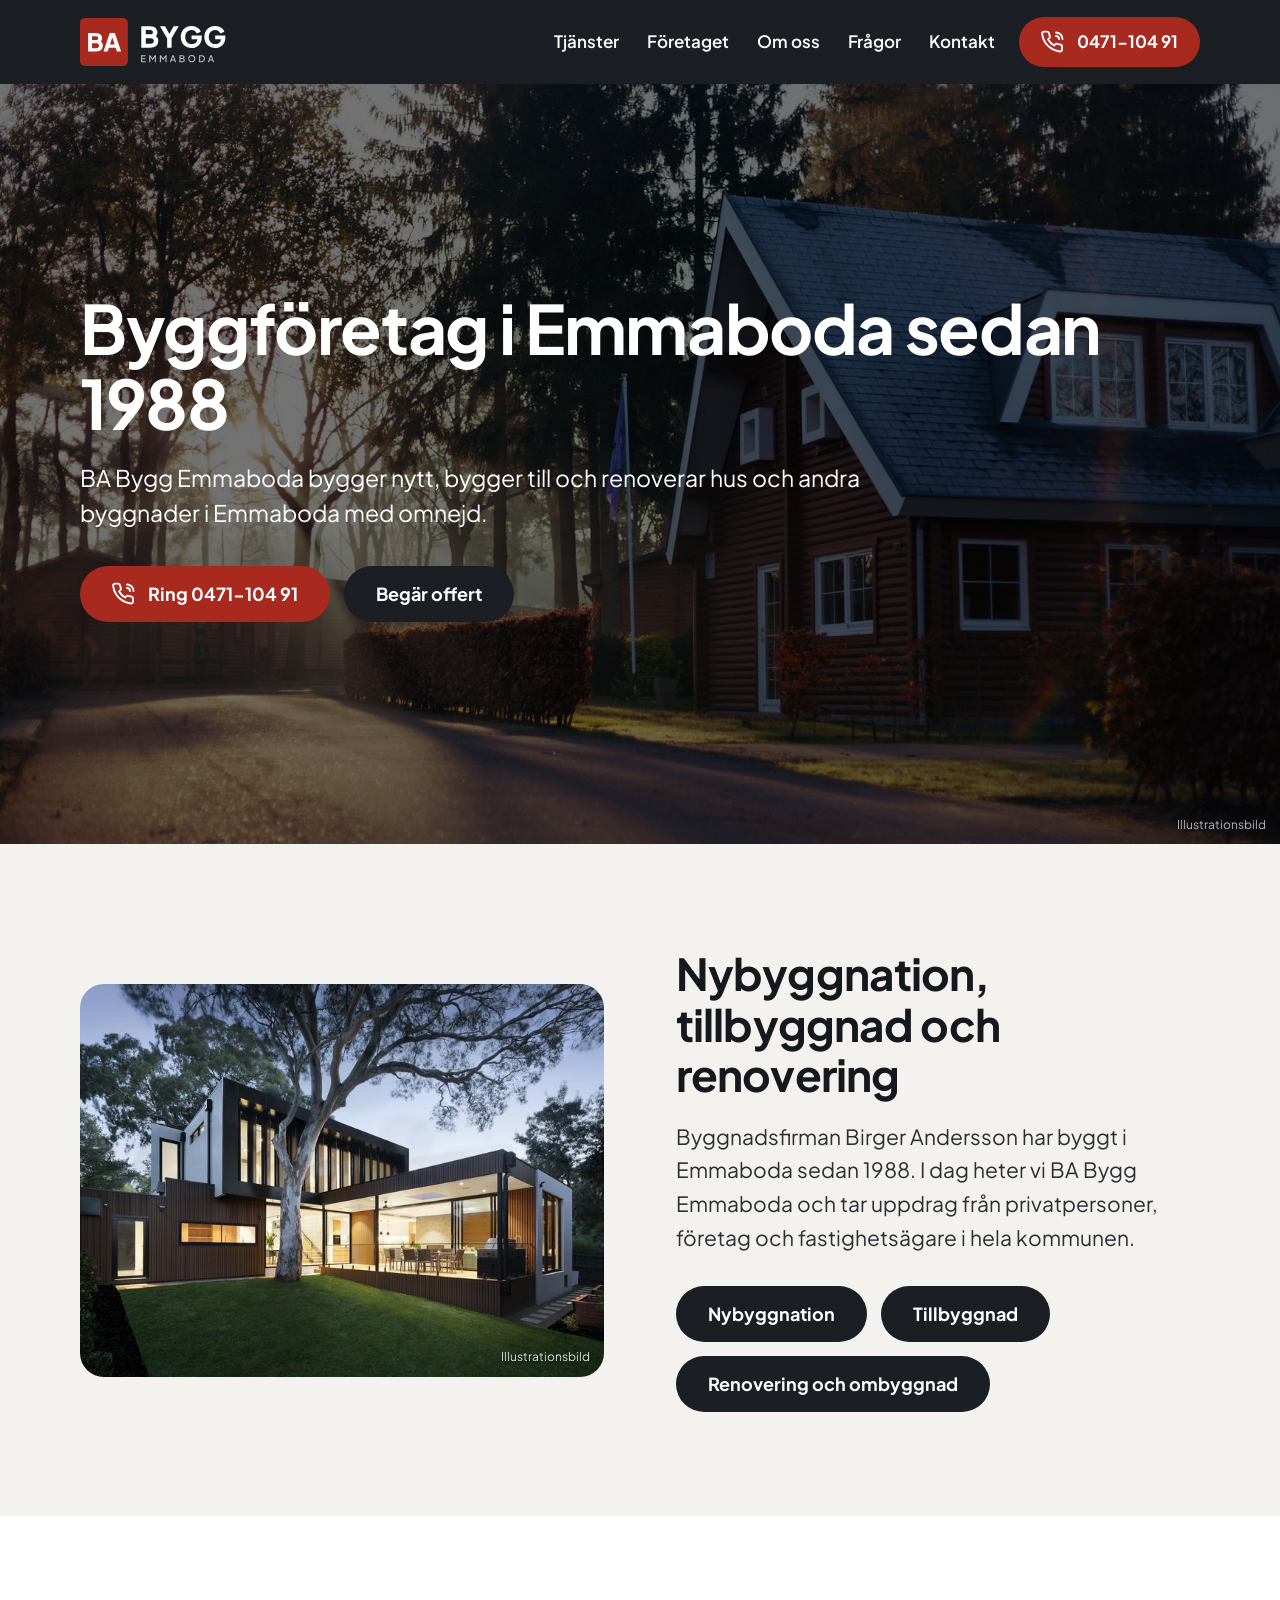
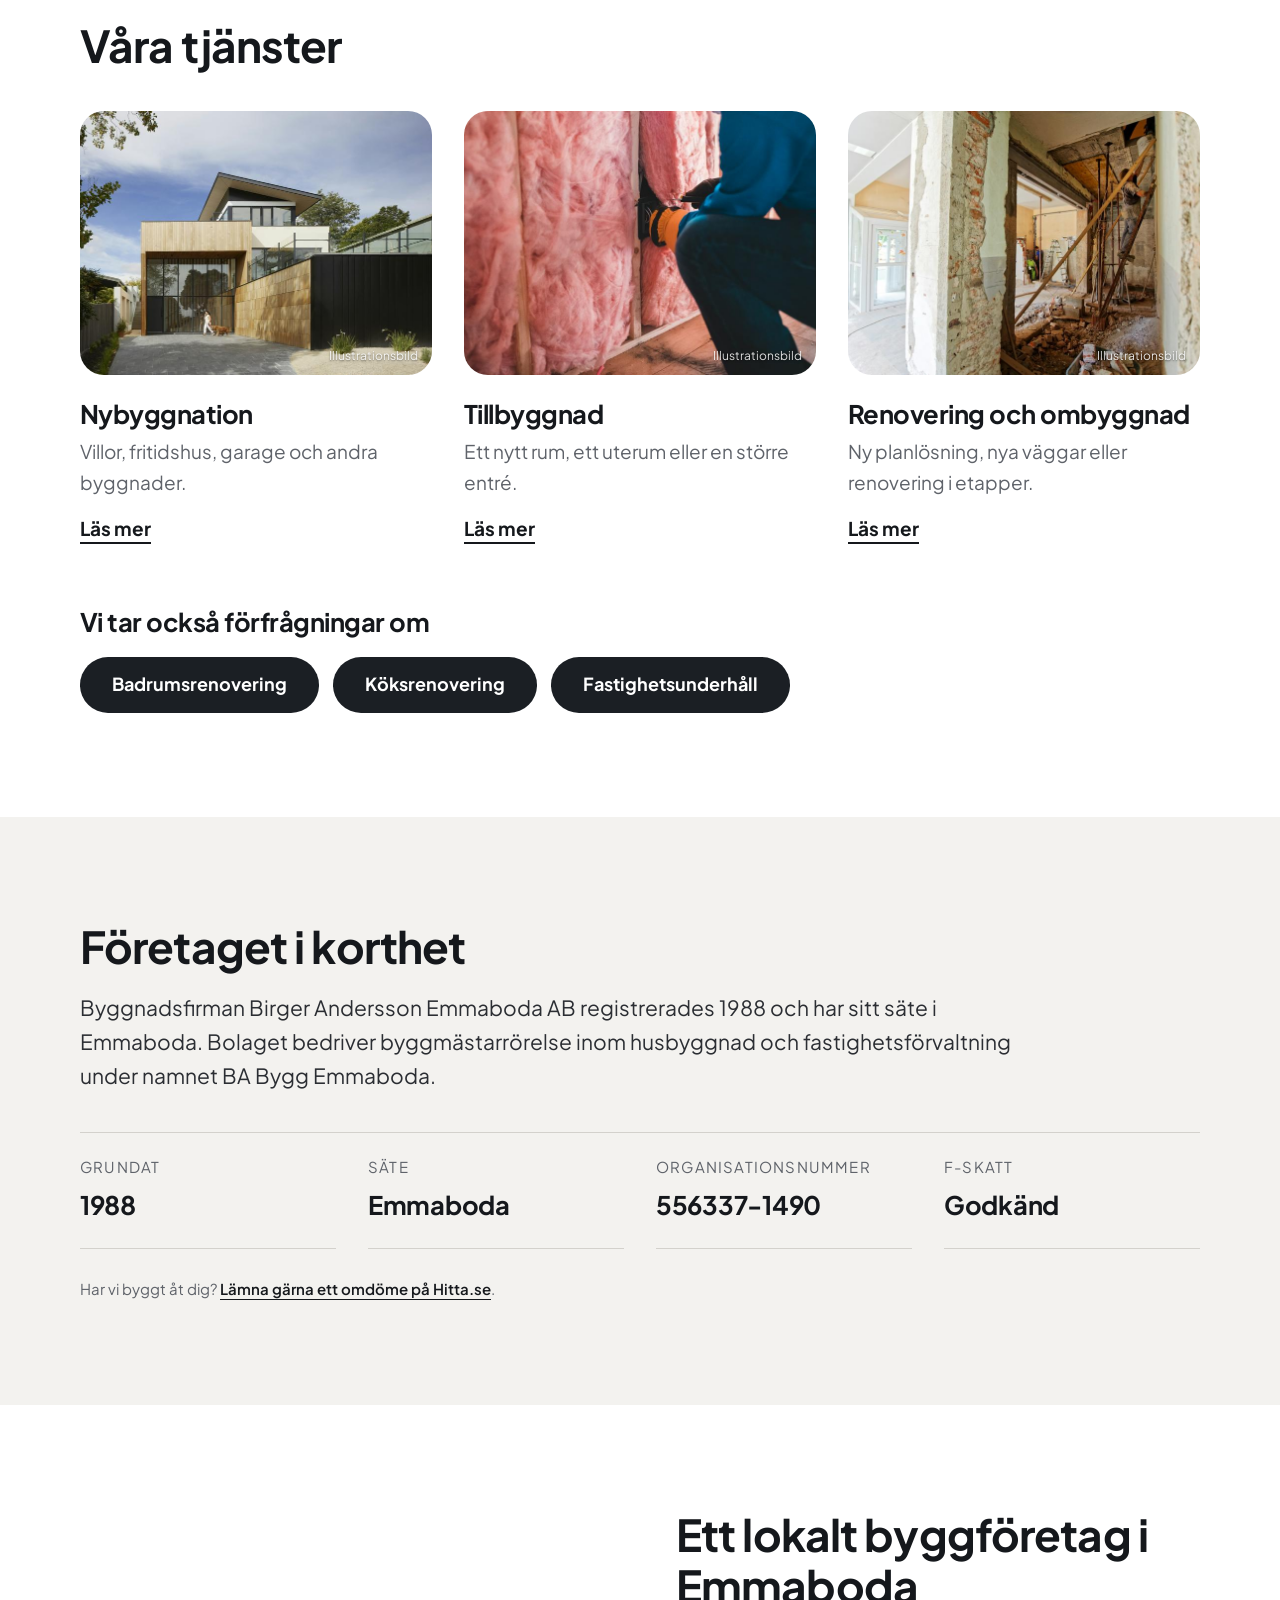
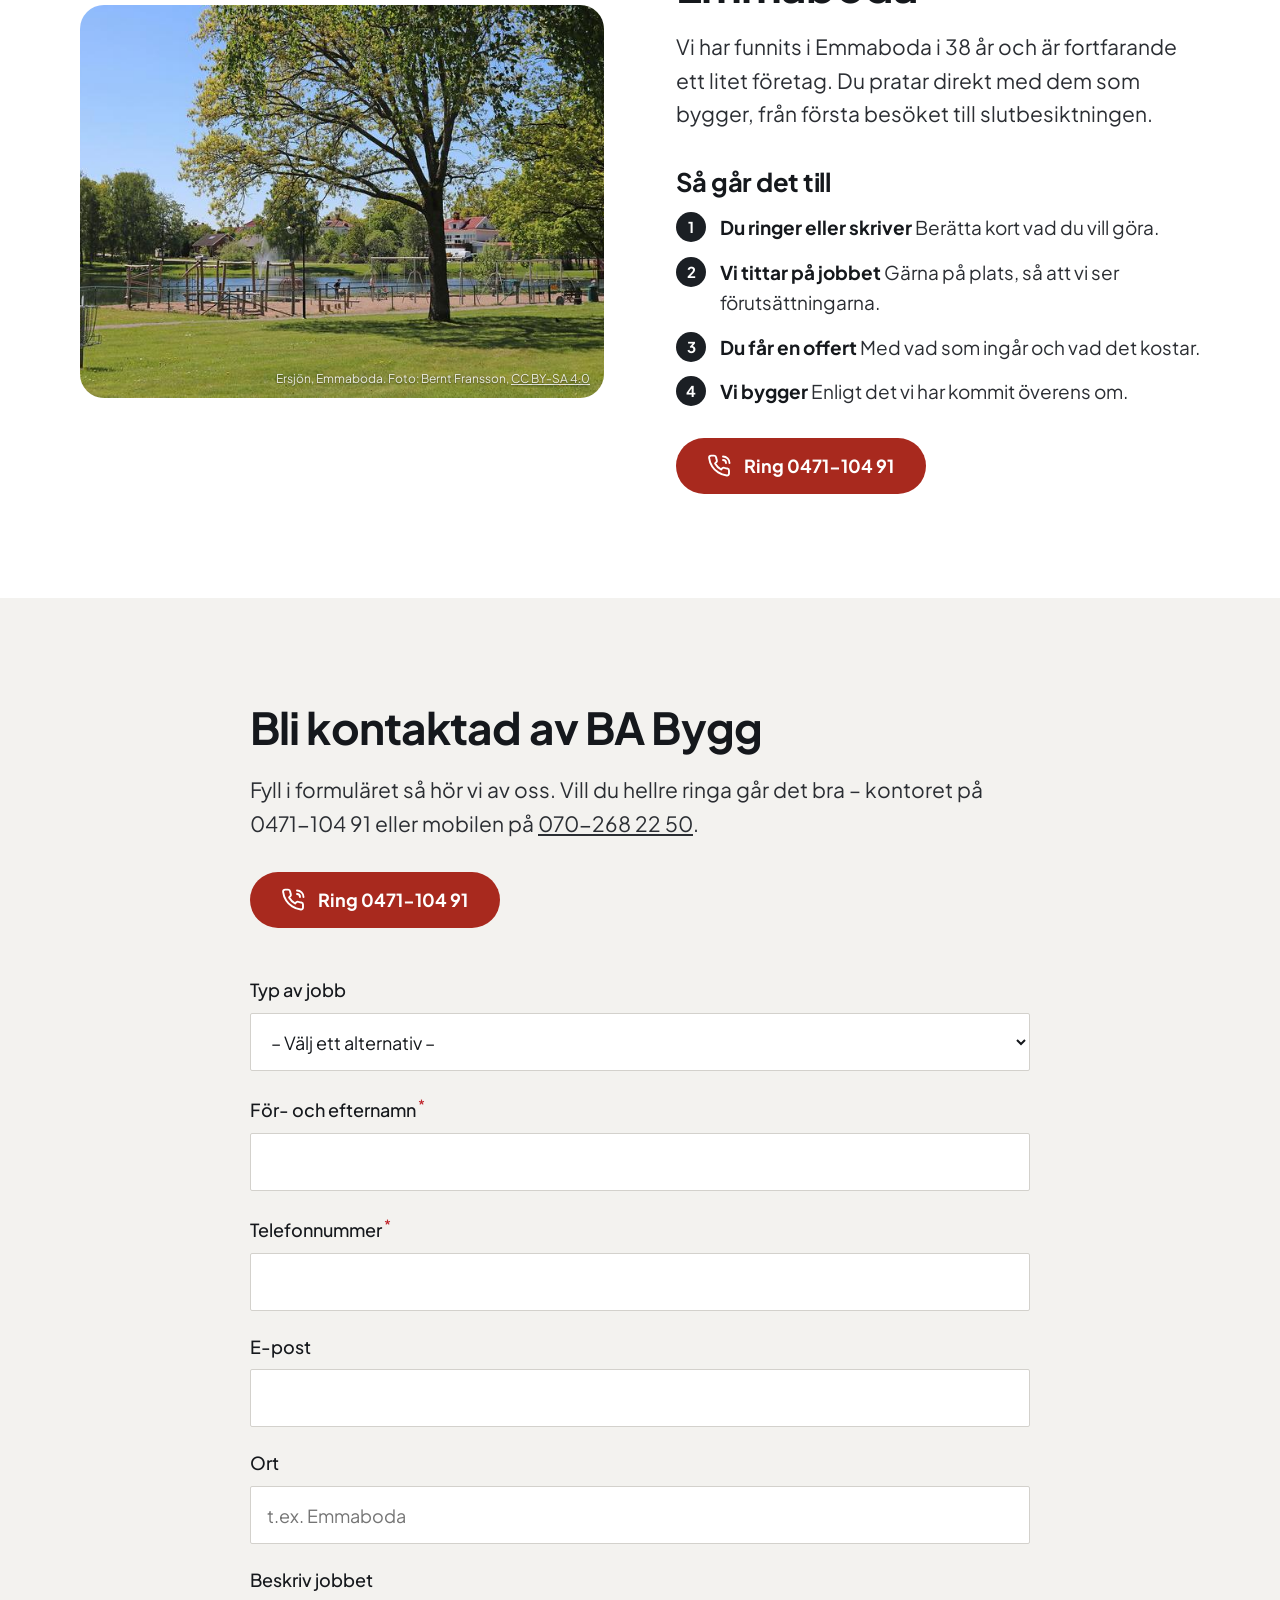
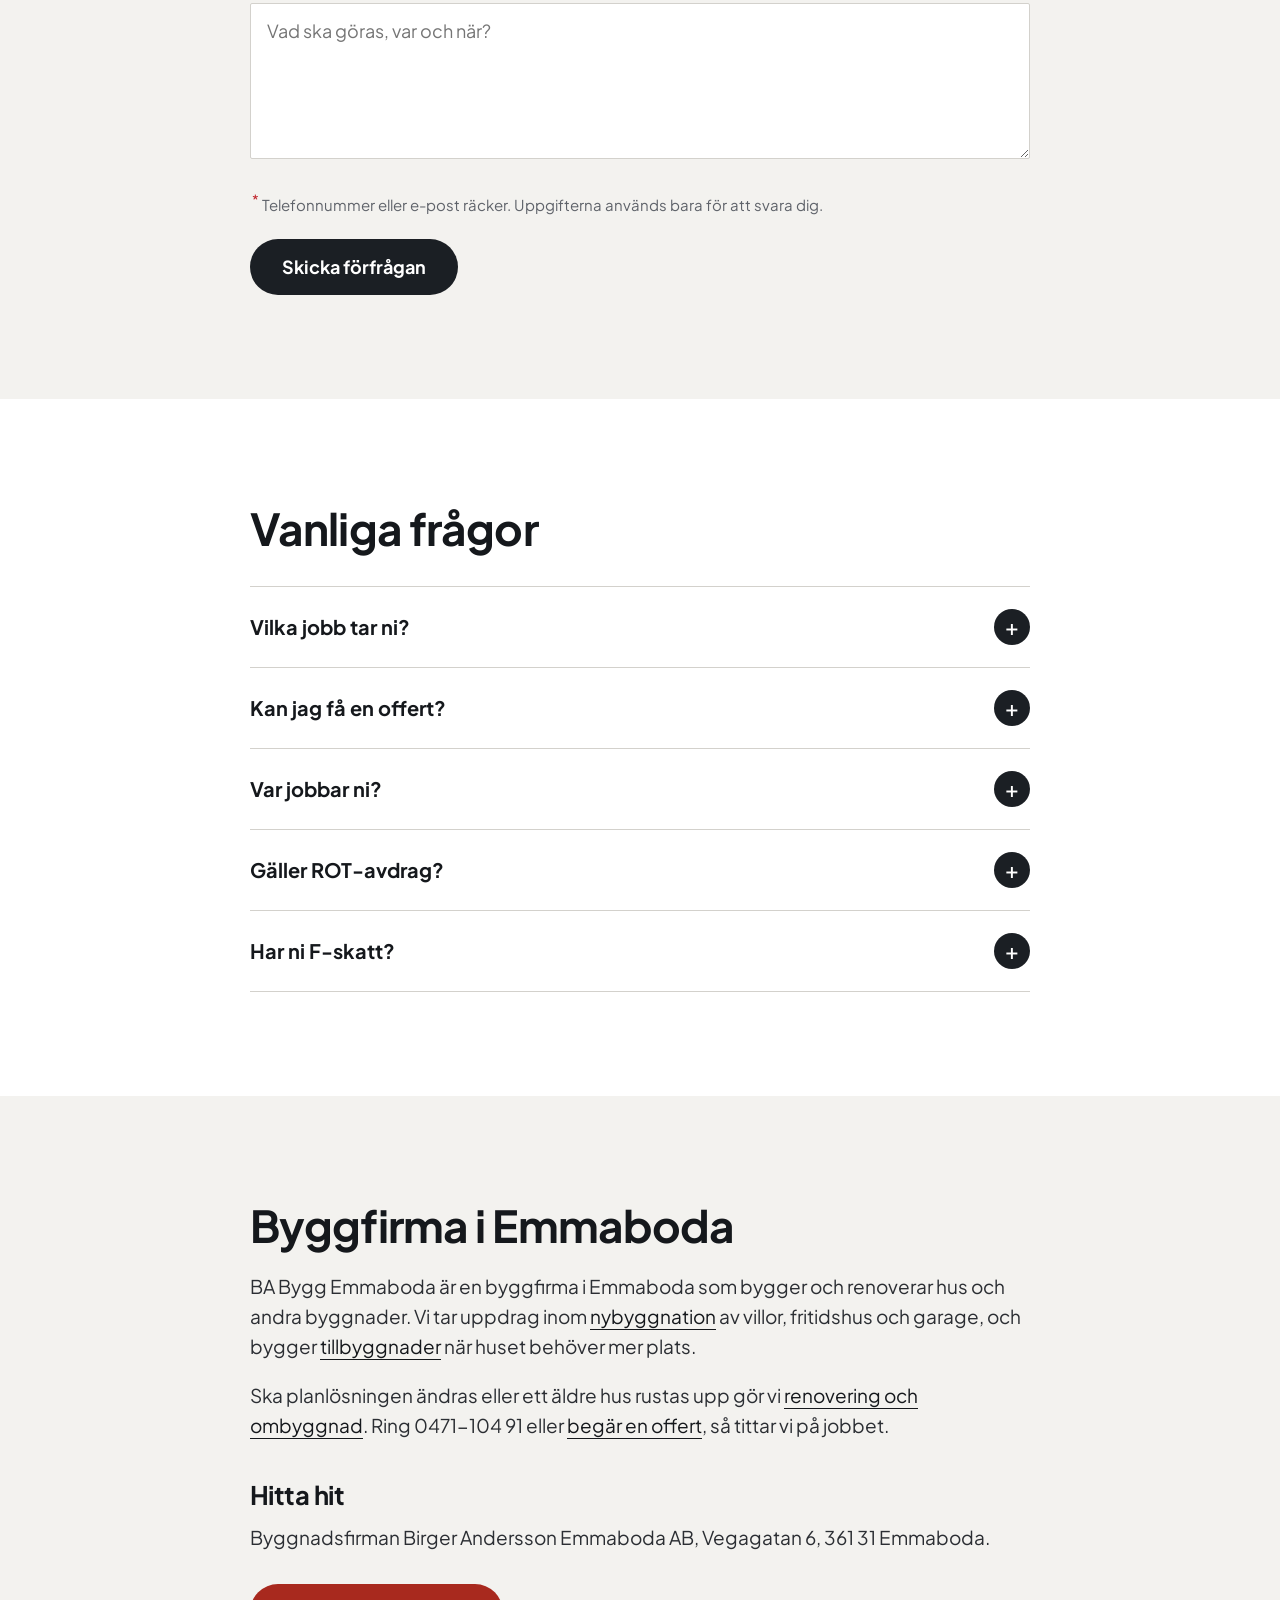
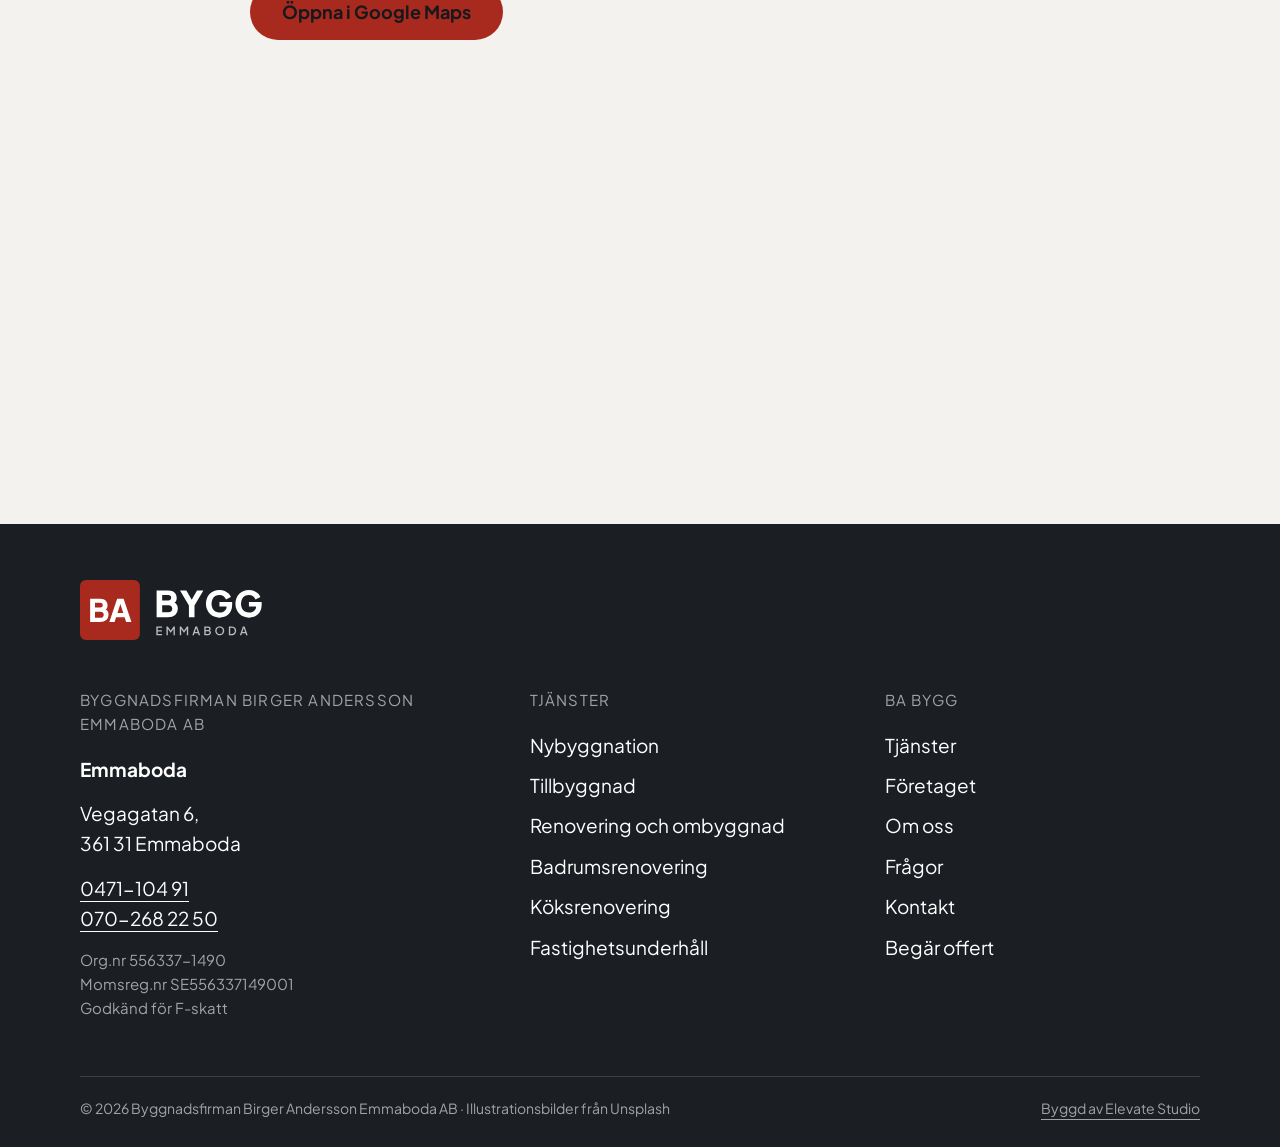
==== docs/index.html @ a5f8cd37 "Bygg om sajten i S-Byggs designsystem Samma struktur som S-Bygg: scripts/build.py genererar startsid" ====
<!doctype html>
<html lang="sv">
<head>
<meta charset="utf-8">
<meta name="viewport" content="width=device-width,initial-scale=1,viewport-fit=cover">
<title>Byggfirma i Emmaboda – nybyggnation, tillbyggnad, renovering | BA Bygg</title>
<meta name="description" content="BA Bygg Emmaboda (Byggnadsfirman Birger Andersson Emmaboda AB) bygger nytt, bygger till och renoverar i Emmaboda med omnejd sedan 1988. Ring 0471-104 91 eller begär offert.">
<link rel="canonical" href="https://elevatestudio018.github.io/Birger/">
<meta property="og:type" content="website">
<meta property="og:locale" content="sv_SE">
<meta property="og:site_name" content="BA Bygg Emmaboda">
<meta property="og:title" content="Byggfirma i Emmaboda – nybyggnation, tillbyggnad, renovering | BA Bygg">
<meta property="og:description" content="BA Bygg Emmaboda (Byggnadsfirman Birger Andersson Emmaboda AB) bygger nytt, bygger till och renoverar i Emmaboda med omnejd sedan 1988. Ring 0471-104 91 eller begär offert.">
<meta property="og:image" content="https://elevatestudio018.github.io/Birger/img/hero.jpg">
<meta name="theme-color" content="#1b1f24">
<link rel="preconnect" href="https://fonts.googleapis.com"><link rel="preconnect" href="https://fonts.gstatic.com" crossorigin>
<link rel="stylesheet" href="https://fonts.googleapis.com/css2?family=Plus+Jakarta+Sans:wght@400;500;600;700;800&display=swap">
<link rel="stylesheet" href="assets/site.css">
<link rel="icon" href="img/favicon.svg" type="image/svg+xml">
<script type="application/ld+json">{"@context": "https://schema.org", "@type": "GeneralContractor", "name": "BA Bygg Emmaboda", "legalName": "Byggnadsfirman Birger Andersson Emmaboda AB", "alternateName": "Byggnadsfirman Birger Andersson", "url": "https://elevatestudio018.github.io/Birger/", "telephone": "+4647110491", "image": "https://elevatestudio018.github.io/Birger/img/hero.jpg", "logo": "https://elevatestudio018.github.io/Birger/img/ba-bygg-logo.svg", "foundingDate": "1988", "vatID": "SE556337149001", "taxID": "556337-1490", "address": {"@type": "PostalAddress", "streetAddress": "Vegagatan 6", "postalCode": "36131", "addressLocality": "Emmaboda", "addressRegion": "Kalmar län", "addressCountry": "SE"}, "geo": {"@type": "GeoCoordinates", "latitude": 56.62496, "longitude": 15.54453}, "areaServed": {"@type": "AdministrativeArea", "name": "Emmaboda kommun"}}</script>
</head>
<body>
<a class="skip" href="#main">Hoppa till innehållet</a>
<header class="head">
  <div class="wrap bar">
    <a class="logo" href="#top" aria-label="BA Bygg Emmaboda, till startsidan"><img class="logo-img" src="img/ba-bygg-logo.svg" alt="BA Bygg Emmaboda" width="309" height="100"></a>
    <nav class="nav" aria-label="Huvudmeny"><a href="#tjanster">Tjänster</a><a href="#foretaget">Företaget</a><a href="#om-oss">Om oss</a><a href="#fragor">Frågor</a><a href="#kontakt">Kontakt</a></nav>
    <a class="pill pill-accent head-call" href="tel:+4647110491"><svg class="pi" viewBox="0 0 24 24" fill="none" stroke="currentColor" stroke-width="1.9" stroke-linecap="round" stroke-linejoin="round" aria-hidden="true"><path d="M21 16.5v3a2 2 0 0 1-2.2 2 19.8 19.8 0 0 1-8.6-3.1 19.5 19.5 0 0 1-6-6A19.8 19.8 0 0 1 1.1 3.8 2 2 0 0 1 3.1 1.6h3a2 2 0 0 1 2 1.7c.1 1 .4 1.9.7 2.8a2 2 0 0 1-.5 2.1L7.1 9.5a16 16 0 0 0 6 6l1.3-1.3a2 2 0 0 1 2.1-.4c.9.3 1.8.6 2.8.7a2 2 0 0 1 1.7 2z"/><path d="M15 2.5a6.5 6.5 0 0 1 6.5 6.5M15 6a3 3 0 0 1 3 3"/></svg><span>0471-104 91</span></a>
    <a class="round round-accent head-round" href="tel:+4647110491" aria-label="Ring 0471-104 91"><svg class="pi" viewBox="0 0 24 24" fill="none" stroke="currentColor" stroke-width="1.9" stroke-linecap="round" stroke-linejoin="round" aria-hidden="true"><path d="M21 16.5v3a2 2 0 0 1-2.2 2 19.8 19.8 0 0 1-8.6-3.1 19.5 19.5 0 0 1-6-6A19.8 19.8 0 0 1 1.1 3.8 2 2 0 0 1 3.1 1.6h3a2 2 0 0 1 2 1.7c.1 1 .4 1.9.7 2.8a2 2 0 0 1-.5 2.1L7.1 9.5a16 16 0 0 0 6 6l1.3-1.3a2 2 0 0 1 2.1-.4c.9.3 1.8.6 2.8.7a2 2 0 0 1 1.7 2z"/><path d="M15 2.5a6.5 6.5 0 0 1 6.5 6.5M15 6a3 3 0 0 1 3 3"/></svg></a>
    <button class="burger" id="menuBtn" type="button" aria-expanded="false" aria-controls="menu" aria-label="Meny"><span></span><span></span></button>
  </div>
  <nav class="menu" id="menu" aria-label="Meny" hidden>
    <div class="wrap">
      <ul class="menu-main"><li><a href="#tjanster">Tjänster</a></li><li><a href="#foretaget">Företaget</a></li><li><a href="#om-oss">Om oss</a></li><li><a href="#fragor">Frågor</a></li><li><a href="#kontakt">Kontakt</a></li></ul>
      <p class="menu-h">Tjänster</p><ul class="menu-svc"><li><a href="tjanst-nybyggnation.html">Nybyggnation</a></li><li><a href="tjanst-tillbyggnad.html">Tillbyggnad</a></li><li><a href="tjanst-renovering.html">Renovering och ombyggnad</a></li><li><a href="tjanst-badrum.html">Badrumsrenovering</a></li><li><a href="tjanst-kok.html">Köksrenovering</a></li><li><a href="tjanst-underhall.html">Fastighetsunderhåll</a></li></ul>
      <a class="pill pill-accent " href="tel:+4647110491"><svg class="pi" viewBox="0 0 24 24" fill="none" stroke="currentColor" stroke-width="1.9" stroke-linecap="round" stroke-linejoin="round" aria-hidden="true"><path d="M21 16.5v3a2 2 0 0 1-2.2 2 19.8 19.8 0 0 1-8.6-3.1 19.5 19.5 0 0 1-6-6A19.8 19.8 0 0 1 1.1 3.8 2 2 0 0 1 3.1 1.6h3a2 2 0 0 1 2 1.7c.1 1 .4 1.9.7 2.8a2 2 0 0 1-.5 2.1L7.1 9.5a16 16 0 0 0 6 6l1.3-1.3a2 2 0 0 1 2.1-.4c.9.3 1.8.6 2.8.7a2 2 0 0 1 1.7 2z"/><path d="M15 2.5a6.5 6.5 0 0 1 6.5 6.5M15 6a3 3 0 0 1 3 3"/></svg><span>Ring 0471-104 91</span></a>
    </div>
  </nav>
</header>
<main id="main">
<section class="hero" id="top" aria-labelledby="hero-h">
  <div class="hero-ph"><img src="img/hero.jpg" srcset="img/hero-s.jpg 800w, img/hero.jpg 1800w" sizes="100vw" alt="Trähus i skogsbryn i kvällsljus" fetchpriority="high" decoding="async" style="object-position:60% 55%"></div>
  <div class="wrap hero-in">
    <h1 id="hero-h">Byggföretag i Emmaboda sedan 1988</h1>
    <p>BA Bygg Emmaboda bygger nytt, bygger till och renoverar hus och andra byggnader i Emmaboda med omnejd.</p>
    <div class="btns"><a class="pill pill-accent " href="tel:+4647110491"><svg class="pi" viewBox="0 0 24 24" fill="none" stroke="currentColor" stroke-width="1.9" stroke-linecap="round" stroke-linejoin="round" aria-hidden="true"><path d="M21 16.5v3a2 2 0 0 1-2.2 2 19.8 19.8 0 0 1-8.6-3.1 19.5 19.5 0 0 1-6-6A19.8 19.8 0 0 1 1.1 3.8 2 2 0 0 1 3.1 1.6h3a2 2 0 0 1 2 1.7c.1 1 .4 1.9.7 2.8a2 2 0 0 1-.5 2.1L7.1 9.5a16 16 0 0 0 6 6l1.3-1.3a2 2 0 0 1 2.1-.4c.9.3 1.8.6 2.8.7a2 2 0 0 1 1.7 2z"/><path d="M15 2.5a6.5 6.5 0 0 1 6.5 6.5M15 6a3 3 0 0 1 3 3"/></svg><span>Ring 0471-104 91</span></a><a class="pill pill-dark" href="#offert">Begär offert</a></div>
  </div>
  <span class="hero-note">Illustrationsbild</span>
</section>

<section class="sec tint" aria-labelledby="intro-h">
  <div class="wrap split">
    <figure class="ph"><img src="img/villa.jpg" srcset="img/villa-s.jpg 800w, img/villa.jpg 1800w" sizes="(min-width: 960px) 50vw, 100vw" alt="Modern villa med träfasad i kvällsljus" loading="lazy" decoding="async" style="object-position:50% 60%"><figcaption>Illustrationsbild</figcaption></figure>
    <div>
      <h2 id="intro-h">Nybyggnation, tillbyggnad och renovering</h2>
      <p class="lead">Byggnadsfirman Birger Andersson har byggt i Emmaboda sedan 1988. I dag heter vi BA Bygg Emmaboda och tar uppdrag från privatpersoner, företag och fastighetsägare i hela kommunen.</p>
      <div class="btns"><a class="pill pill-dark" href="tjanst-nybyggnation.html">Nybyggnation</a> <a class="pill pill-dark" href="tjanst-tillbyggnad.html">Tillbyggnad</a> <a class="pill pill-dark" href="tjanst-renovering.html">Renovering och ombyggnad</a></div>
    </div>
  </div>
</section>

<section class="sec" id="tjanster" aria-labelledby="tj-h">
  <div class="wrap">
    <h2 id="tj-h">Våra tjänster</h2>
    <ul class="cards"><li class="card"><a href="tjanst-nybyggnation.html"><figure class="ph"><img src="img/nybyggnation.jpg" srcset="img/nybyggnation-s.jpg 800w, img/nybyggnation.jpg 1800w" sizes="(min-width: 960px) 33vw, 100vw" alt="Nybyggt hus med träfasad" loading="lazy" decoding="async" style="object-position:50% 50%"><figcaption>Illustrationsbild</figcaption></figure><h3>Nybyggnation</h3><p>Villor, fritidshus, garage och andra byggnader.</p><span class="more">Läs mer</span></a></li><li class="card"><a href="tjanst-tillbyggnad.html"><figure class="ph"><img src="img/tillbyggnad.jpg" srcset="img/tillbyggnad-s.jpg 800w, img/tillbyggnad.jpg 1800w" sizes="(min-width: 960px) 33vw, 100vw" alt="Hantverkare isolerar en regelvägg" loading="lazy" decoding="async" style="object-position:50% 50%"><figcaption>Illustrationsbild</figcaption></figure><h3>Tillbyggnad</h3><p>Ett nytt rum, ett uterum eller en större entré.</p><span class="more">Läs mer</span></a></li><li class="card"><a href="tjanst-renovering.html"><figure class="ph"><img src="img/renovering.jpg" srcset="img/renovering-s.jpg 800w, img/renovering.jpg 1800w" sizes="(min-width: 960px) 33vw, 100vw" alt="Hus under ombyggnad med uppstöttat bjälklag" loading="lazy" decoding="async" style="object-position:50% 50%"><figcaption>Illustrationsbild</figcaption></figure><h3>Renovering och ombyggnad</h3><p>Ny planlösning, nya väggar eller renovering i etapper.</p><span class="more">Läs mer</span></a></li></ul>
    <h3 class="also-h">Vi tar också förfrågningar om</h3>
    <div class="btns"><a class="pill pill-dark" href="tjanst-badrum.html">Badrumsrenovering</a><a class="pill pill-dark" href="tjanst-kok.html">Köksrenovering</a><a class="pill pill-dark" href="tjanst-underhall.html">Fastighetsunderhåll</a></div>
  </div>
</section>

<section class="sec tint" id="foretaget" aria-labelledby="ft-h">
  <div class="wrap">
    <h2 id="ft-h">Företaget i korthet</h2>
    <p class="lead facts-lead">Byggnadsfirman Birger Andersson Emmaboda AB registrerades 1988 och har sitt säte i Emmaboda. Bolaget bedriver byggmästarrörelse inom husbyggnad och fastighetsförvaltning under namnet BA Bygg Emmaboda.</p>
    <dl class="facts"><div><dt>Grundat</dt><dd>1988</dd></div><div><dt>Säte</dt><dd>Emmaboda</dd></div><div><dt>Organisationsnummer</dt><dd>556337-1490</dd></div><div><dt>F-skatt</dt><dd>Godkänd</dd></div></dl>
    <p class="small facts-note">Har vi byggt åt dig? <a href="https://www.hitta.se/verksamhet/byggnadsfirman-birger-andersson-emmaboda-ab-csddjppq" target="_blank" rel="noopener">Lämna gärna ett omdöme på Hitta.se</a>.</p>
  </div>
</section>

<section class="sec" id="om-oss" aria-labelledby="om-h">
  <div class="wrap split">
    <figure class="ph"><img src="img/emmaboda.jpg" srcset="img/emmaboda-s.jpg 800w, img/emmaboda.jpg 1800w" sizes="(min-width: 960px) 50vw, 100vw" alt="Ersjön i Emmaboda en sommardag" loading="lazy" decoding="async" style="object-position:50% 50%"><figcaption>Ersjön, Emmaboda. Foto: Bernt Fransson, <a href="https://commons.wikimedia.org/wiki/File:Emmaboda_Ersj%C3%B6n_002.jpg" target="_blank" rel="noopener">CC BY-SA 4.0</a></figcaption></figure>
    <div>
      <h2 id="om-h">Ett lokalt byggföretag i Emmaboda</h2>
      <p class="lead">Vi har funnits i Emmaboda i 38 år och är fortfarande ett litet företag. Du pratar direkt med dem som bygger, från första besöket till slutbesiktningen.</p>
      <h3>Så går det till</h3>
      <ol class="steps"><li><b>Du ringer eller skriver</b> Berätta kort vad du vill göra.</li><li><b>Vi tittar på jobbet</b> Gärna på plats, så att vi ser förutsättningarna.</li><li><b>Du får en offert</b> Med vad som ingår och vad det kostar.</li><li><b>Vi bygger</b> Enligt det vi har kommit överens om.</li></ol>
      <div class="btns"><a class="pill pill-accent " href="tel:+4647110491"><svg class="pi" viewBox="0 0 24 24" fill="none" stroke="currentColor" stroke-width="1.9" stroke-linecap="round" stroke-linejoin="round" aria-hidden="true"><path d="M21 16.5v3a2 2 0 0 1-2.2 2 19.8 19.8 0 0 1-8.6-3.1 19.5 19.5 0 0 1-6-6A19.8 19.8 0 0 1 1.1 3.8 2 2 0 0 1 3.1 1.6h3a2 2 0 0 1 2 1.7c.1 1 .4 1.9.7 2.8a2 2 0 0 1-.5 2.1L7.1 9.5a16 16 0 0 0 6 6l1.3-1.3a2 2 0 0 1 2.1-.4c.9.3 1.8.6 2.8.7a2 2 0 0 1 1.7 2z"/><path d="M15 2.5a6.5 6.5 0 0 1 6.5 6.5M15 6a3 3 0 0 1 3 3"/></svg><span>Ring 0471-104 91</span></a></div>
    </div>
  </div>
</section>

<section class="sec tint" id="kontakt" aria-labelledby="kt-h">
  <div class="wrap narrow">
    <h2 id="kt-h">Bli kontaktad av BA Bygg</h2>
    <p class="lead">Fyll i formuläret så hör vi av oss. Vill du hellre ringa går det bra – kontoret på 0471-104 91 eller mobilen på <a href="tel:+46702682250">070-268 22 50</a>.</p>
    <div class="btns"><a class="pill pill-accent " href="tel:+4647110491"><svg class="pi" viewBox="0 0 24 24" fill="none" stroke="currentColor" stroke-width="1.9" stroke-linecap="round" stroke-linejoin="round" aria-hidden="true"><path d="M21 16.5v3a2 2 0 0 1-2.2 2 19.8 19.8 0 0 1-8.6-3.1 19.5 19.5 0 0 1-6-6A19.8 19.8 0 0 1 1.1 3.8 2 2 0 0 1 3.1 1.6h3a2 2 0 0 1 2 1.7c.1 1 .4 1.9.7 2.8a2 2 0 0 1-.5 2.1L7.1 9.5a16 16 0 0 0 6 6l1.3-1.3a2 2 0 0 1 2.1-.4c.9.3 1.8.6 2.8.7a2 2 0 0 1 1.7 2z"/><path d="M15 2.5a6.5 6.5 0 0 1 6.5 6.5M15 6a3 3 0 0 1 3 3"/></svg><span>Ring 0471-104 91</span></a></div>
    <div id="offert"><form class="form" id="qform" novalidate data-endpoint="https://formsubmit.co/ajax/elevate.studio018@gmail.com">
  <p class="field"><label for="f-typ">Typ av jobb</label><select id="f-typ" name="Typ av byggprojekt"><option value="">– Välj ett alternativ –</option><option>Nybyggnation</option><option>Tillbyggnad</option><option>Renovering och ombyggnad</option><option>Badrumsrenovering</option><option>Köksrenovering</option><option>Fastighetsunderhåll</option><option>Annat</option></select></p>
  <p class="field"><label for="f-namn">För- och efternamn<span class="req" aria-hidden="true">*</span></label><input id="f-namn" name="Namn" autocomplete="name" required><span class="err" id="e-namn" hidden>Skriv ditt namn.</span></p>
  <p class="field"><label for="f-tel">Telefonnummer<span class="req" aria-hidden="true">*</span></label><input id="f-tel" name="Telefon" type="tel" autocomplete="tel"><span class="err" id="e-tel" hidden>Skriv telefonnummer eller e-post.</span></p>
  <p class="field"><label for="f-epost">E-post</label><input id="f-epost" name="E-post" type="email" autocomplete="email"><span class="err" id="e-epost" hidden>Kontrollera e-postadressen.</span></p>
  <p class="field"><label for="f-ort">Ort</label><input id="f-ort" name="Ort" autocomplete="address-level2" placeholder="t.ex. Emmaboda"></p>
  <p class="field"><label for="f-besk">Beskriv jobbet</label><textarea id="f-besk" name="Beskrivning" rows="5" placeholder="Vad ska göras, var och när?"></textarea></p>
  <p class="hp" aria-hidden="true"><label for="f-web">Lämna tomt</label><input id="f-web" name="_honey" tabindex="-1" autocomplete="off"></p>
  <p class="small"><span class="req" aria-hidden="true">*</span> Telefonnummer eller e-post räcker. Uppgifterna används bara för att svara dig.</p>
  <p><button class="pill pill-dark" type="submit">Skicka förfrågan</button></p>
  <p class="send-err" id="send-err" role="alert" hidden>Det gick inte att skicka just nu. Försök igen, eller ring <a href="tel:+4647110491">0471-104 91</a>.</p>
</form>
<div class="done" id="qdone" tabindex="-1" hidden>
  <p class="done-h">Tack! Vi har fått din förfrågan.</p>
  <p>Vi hör av oss så snart vi kan. Brådskar det, ring <a href="tel:+4647110491">0471-104 91</a>.</p>
  <p><button class="link" type="button" id="qagain">Skicka en ny förfrågan</button></p>
</div></div>
  </div>
</section>

<section class="sec" id="fragor" aria-labelledby="fq-h">
  <div class="wrap narrow">
    <h2 id="fq-h">Vanliga frågor</h2>
    <div class="faq"><details><summary>Vilka jobb tar ni?</summary><p>Nybyggnation, tillbyggnader och renovering av hus och andra byggnader. Fråga gärna om badrum, kök och underhåll också.</p></details><details><summary>Kan jag få en offert?</summary><p>Ja. Fyll i <a href="#offert">formuläret</a> eller ring <a href="tel:+4647110491">0471-104 91</a>. Oftast behöver vi se huset eller tomten innan vi kan ge ett pris som håller.</p></details><details><summary>Var jobbar ni?</summary><p>Vi utgår från Emmaboda och tar jobb i kommunen – Lindås, Vissefjärda, Långasjö, Eriksmåla, Algutsboda, Boda och Johansfors. Ligger jobbet utanför, säg var, så svarar vi om vi kan ta det.</p></details><details><summary>Gäller ROT-avdrag?</summary><p>ROT-avdraget gäller arbetskostnaden för många renoveringar, ombyggnader och tillbyggnader i bostäder. Vi går igenom vad som gäller för ditt jobb i offerten.</p></details><details><summary>Har ni F-skatt?</summary><p>Ja. Byggnadsfirman Birger Andersson Emmaboda AB är godkänt för F-skatt, org.nr 556337-1490.</p></details></div>
  </div>
</section>

<section class="sec tint seo" aria-labelledby="seo-h">
  <div class="wrap narrow">
    <h2 id="seo-h">Byggfirma i Emmaboda</h2>
    <p>BA Bygg Emmaboda är en byggfirma i Emmaboda som bygger och renoverar hus och andra byggnader. Vi tar uppdrag inom <a href="tjanst-nybyggnation.html">nybyggnation</a> av villor, fritidshus och garage, och bygger <a href="tjanst-tillbyggnad.html">tillbyggnader</a> när huset behöver mer plats.</p>
    <p>Ska planlösningen ändras eller ett äldre hus rustas upp gör vi <a href="tjanst-renovering.html">renovering och ombyggnad</a>. Ring 0471-104 91 eller <a href="#offert">begär en offert</a>, så tittar vi på jobbet.</p>
    <h3>Hitta hit</h3>
    <p>Byggnadsfirman Birger Andersson Emmaboda AB, Vegagatan 6, 361 31 Emmaboda.</p>
    <div class="btns"><a class="pill pill-accent" href="https://www.google.com/maps/search/?api=1&query=Byggnadsfirman+Birger+Andersson+Emmaboda+AB%2C+Vegagatan+6%2C+361+31+Emmaboda" target="_blank" rel="noopener">Öppna i Google Maps</a></div>
  </div>
</section>

<section class="map" aria-label="Karta">
  <iframe src="https://www.google.com/maps?q=Vegagatan+6%2C+361+31+Emmaboda&z=14&hl=sv&output=embed" title="Karta: Vegagatan 6, 361 31 Emmaboda" loading="lazy" referrerpolicy="no-referrer-when-downgrade"></iframe>
</section>
</main>
<footer class="foot">
  <div class="wrap">
    <a class="logo" href="#top" aria-label="BA Bygg Emmaboda, till startsidan"><img class="logo-img" src="img/ba-bygg-logo.svg" alt="BA Bygg Emmaboda" width="309" height="100"></a>
    <div class="foot-grid">
      <div>
        <p class="foot-h">Byggnadsfirman Birger Andersson Emmaboda AB</p>
        <p><b>Emmaboda</b></p>
        <p>Vegagatan 6,<br>361 31 Emmaboda</p>
        <p><a href="tel:+4647110491">0471-104 91</a><br><a href="tel:+46702682250">070-268 22 50</a></p>
        <p class="foot-legal">Org.nr 556337-1490<br>Momsreg.nr SE556337149001<br>Godkänd för F-skatt</p>
      </div>
      <div><p class="foot-h">Tjänster</p><ul><li><a href="tjanst-nybyggnation.html">Nybyggnation</a></li><li><a href="tjanst-tillbyggnad.html">Tillbyggnad</a></li><li><a href="tjanst-renovering.html">Renovering och ombyggnad</a></li><li><a href="tjanst-badrum.html">Badrumsrenovering</a></li><li><a href="tjanst-kok.html">Köksrenovering</a></li><li><a href="tjanst-underhall.html">Fastighetsunderhåll</a></li></ul></div>
      <div><p class="foot-h">BA Bygg</p><ul><li><a href="#tjanster">Tjänster</a></li><li><a href="#foretaget">Företaget</a></li><li><a href="#om-oss">Om oss</a></li><li><a href="#fragor">Frågor</a></li><li><a href="#kontakt">Kontakt</a></li><li><a href="#offert">Begär offert</a></li></ul></div>
    </div>
    <div class="foot-end">
      <span>© <span data-year>2026</span> Byggnadsfirman Birger Andersson Emmaboda AB · Illustrationsbilder från Unsplash</span>
      <a href="https://elevatestudio.nu" target="_blank" rel="noopener">Byggd av Elevate Studio</a>
    </div>
  </div>
</footer>
<script src="assets/site.js" defer></script>
</body>
</html>
---- docs/assets/site.css ----
/* BA Bygg Emmaboda. Same system as the S-Bygg site: graphite (header, footer, secondary buttons), the logo's falu
   accent colour (every "Ring" button) and white. Plus Jakarta Sans, large readable text, rounded photos, pill buttons,
   plain stacked sections that alternate white and a warm pale grey. */

:root {
  --dark: #1b1f24;
  --dark-2: #111418;
  --ink: #15181c;
  --text: #2b2e33;
  --muted: #5f636a;
  --accent: #a8291e;
  --accent-2: #8c2117;
  --tint: #f3f2ef;
  --line: #d3d1cc;
  --white: #ffffff;
  --error: #c0262d;
  --wrap: 1200px;
  --head-h: 84px;
  --font: "Plus Jakarta Sans", "Helvetica Neue", Arial, sans-serif;
}

*, *::before, *::after { box-sizing: border-box; }
html { scroll-behavior: smooth; scroll-padding-top: calc(var(--head-h) + 8px); -webkit-text-size-adjust: 100%; }
body { margin: 0; background: var(--white); color: var(--text); font: 400 18px/1.6 var(--font); -webkit-font-smoothing: antialiased; overflow-wrap: break-word; }
@media (min-width: 960px) { body { font-size: 19px; } }
[hidden] { display: none !important; }
img { display: block; max-width: 100%; }
a { color: inherit; }
h1, h2, h3 { margin: 0; color: var(--ink); font-weight: 700; letter-spacing: -0.02em; line-height: 1.15; }
h2 { font-size: clamp(30px, 3.6vw, 44px); }
h3 { font-size: clamp(22px, 2vw, 26px); }
p, figure, dl, dd { margin: 0; }
ul, ol { margin: 0; padding: 0; list-style: none; }
button { font: inherit; color: inherit; }
:focus-visible { outline: 3px solid var(--accent); outline-offset: 3px; }
.skip { position: absolute; left: 12px; top: -60px; z-index: 100; padding: 10px 16px; background: var(--dark); color: #fff; }
.skip:focus { top: 12px; }
.wrap { width: 100%; max-width: var(--wrap); margin-inline: auto; padding-inline: 24px; }
@media (min-width: 700px) { .wrap { padding-inline: 40px; } }
.narrow { max-width: 860px; }
.center { text-align: center; }

/* Pill buttons and round call buttons */
.pill { display: inline-flex; align-items: center; justify-content: center; gap: 12px; min-height: 56px; padding: 14px 32px; border: 0; border-radius: 999px; font: 700 18px/1.15 var(--font); text-decoration: none; cursor: pointer; transition: background-color .15s, transform .1s; }
.pill:active { transform: scale(.98); }
.pill .pi { width: 24px; height: 24px; flex: none; }
.pill-accent { background: var(--accent); color: #fff; }
.pill-accent:hover { background: var(--accent-2); }
.pill-dark { background: var(--dark); color: #fff; }
.pill-dark:hover { background: var(--dark-2); }
.round { display: grid; place-items: center; width: 56px; height: 56px; border-radius: 50%; }
.round .pi { width: 26px; height: 26px; }
.round-accent { background: var(--accent); color: #fff; }
.btns { display: flex; flex-wrap: wrap; gap: 14px; margin-top: 32px; }
.center .btns { justify-content: center; }
.link { background: none; border: 0; padding: 0; font-weight: 600; text-decoration: underline; text-underline-offset: 4px; cursor: pointer; }

/* Logo */
.logo { display: inline-block; }
.logo-img { display: block; height: 42px; width: auto; }
@media (min-width: 700px) { .logo-img { height: 48px; } }
.foot .logo-img { height: 60px; }

/* Header: solid charcoal */
.head { position: sticky; top: 0; z-index: 40; background: var(--dark); color: #fff; }
.bar { display: flex; align-items: center; gap: 16px; height: var(--head-h); }
.nav { display: none; margin-left: auto; gap: 28px; }
.nav a { font-weight: 600; font-size: 17px; text-decoration: none; }
.nav a:hover { text-decoration: underline; text-underline-offset: 6px; }
.head-call { display: none; min-height: 50px; padding: 10px 22px; font-size: 17px; }
.head-round { margin-left: auto; }
.burger { display: grid; align-content: center; gap: 9px; width: 56px; height: 56px; padding: 0 10px; border: 0; background: none; cursor: pointer; }
.burger span { display: block; height: 2px; background: #fff; transition: transform .2s; }
.burger[aria-expanded="true"] span:first-child { transform: translateY(5.5px) rotate(45deg); }
.burger[aria-expanded="true"] span:last-child { transform: translateY(-5.5px) rotate(-45deg); }
.menu { background: var(--dark); border-top: 1px solid rgb(255 255 255 / .15); max-height: calc(100svh - var(--head-h)); overflow-y: auto; }
.menu .wrap { padding-top: 12px; padding-bottom: 32px; }
.menu-main a { display: block; padding: 12px 0; font-size: 26px; font-weight: 700; text-decoration: none; }
.menu-h { margin-top: 20px; font-size: 14px; letter-spacing: .1em; text-transform: uppercase; color: #a3a3a3; }
.menu-svc a { display: block; padding: 7px 0; text-decoration: none; }
.menu .pill { margin-top: 24px; }
@media (min-width: 1100px) {
  .nav { display: flex; }
  .head-call { display: inline-flex; margin-left: 8px; }
  .head-round, .burger, .menu { display: none !important; }
}

/* Hero: the photo across the page, darkened enough to read white text on it */
.hero { position: relative; isolation: isolate; display: flex; align-items: center; min-height: min(86svh, 760px); color: #fff; background: var(--dark-2); }
.hero-ph { position: absolute; inset: 0; z-index: -1; overflow: hidden; }
.hero-ph img { width: 100%; height: 100%; object-fit: cover; }
.hero-ph::after { content: ""; position: absolute; inset: 0; background: rgb(0 0 0 / .55); }
.hero-in { padding-top: 64px; padding-bottom: 80px; }
.hero h1 { color: #fff; max-width: 15em; font-size: clamp(38px, 5.4vw, 68px); font-weight: 700; line-height: 1.1; }
.hero p { margin-top: 22px; max-width: 34em; font-size: clamp(19px, 1.8vw, 23px); line-height: 1.5; }
.hero .btns { margin-top: 36px; }
.hero-small { min-height: min(64svh, 560px); }
.hero-note { position: absolute; right: 14px; bottom: 10px; font-size: 12px; color: rgb(255 255 255 / .7); }
.crumbs { margin-bottom: 18px; font-size: 15px; color: rgb(255 255 255 / .8); }
.crumbs a { color: #fff; }

/* Sections */
.sec { padding: 72px 0; }
.tint { background: var(--tint); }
@media (min-width: 960px) { .sec { padding: 104px 0; } }
.sec h2 + .lead, .sec h2 + p { margin-top: 20px; }
.lead { font-size: clamp(19px, 1.7vw, 21px); line-height: 1.6; }

/* Rounded photos */
.ph { position: relative; }
.ph img { width: 100%; aspect-ratio: 4 / 3; object-fit: cover; border-radius: 24px; background: var(--tint); }
.ph figcaption { position: absolute; right: 14px; bottom: 10px; font-size: 12px; color: rgb(255 255 255 / .85); text-shadow: 0 1px 2px rgb(0 0 0 / .5); }
.ph figcaption a { color: inherit; }

/* Photo and text side by side on wide screens, stacked on phones */
.split { display: grid; gap: 40px; align-items: center; }
@media (min-width: 960px) { .split { grid-template-columns: 1fr 1fr; gap: 72px; } }
.split h3 { margin-top: 36px; }

/* Service cards */
.cards { display: grid; gap: 48px 32px; margin-top: 40px; }
@media (min-width: 760px) { .cards { grid-template-columns: repeat(2, 1fr); } }
@media (min-width: 1100px) { .cards { grid-template-columns: repeat(3, 1fr); } }
.card a { display: block; text-decoration: none; }
.card h3 { margin-top: 24px; }
.card p { margin-top: 8px; color: var(--muted); }
.card .more { display: inline-block; margin-top: 16px; font-weight: 700; color: var(--ink); text-decoration: underline; text-underline-offset: 6px; text-decoration-thickness: 2px; }
.card a:hover .more { color: var(--accent-2); }
.card a:hover img { filter: brightness(1.05); }
.also-h { margin-top: 64px; }
.also-h + .btns { margin-top: 20px; }

/* Review */
.review { margin-top: 36px; }
.stars { display: inline-flex; gap: 3px; color: var(--accent); }
.stars svg { width: 26px; height: 26px; fill: currentColor; }
.review blockquote { margin: 18px 0 0; }
.review blockquote p { font-size: clamp(21px, 2.2vw, 27px); line-height: 1.5; font-weight: 500; color: var(--ink); }
.review figcaption { margin-top: 18px; color: var(--muted); }
.review figcaption b { color: var(--ink); }
.review figcaption a { color: var(--ink); text-underline-offset: 4px; }
.reply { margin-top: 10px; color: var(--muted); }
.reply b { color: var(--ink); }

/* Company facts: label above value, ruled like the FAQ */
.facts-lead { max-width: 46em; }
.facts { display: grid; gap: 0 32px; margin-top: 40px; border-top: 1.5px solid var(--line); }
@media (min-width: 640px) { .facts { grid-template-columns: repeat(2, 1fr); } }
@media (min-width: 1100px) { .facts { grid-template-columns: repeat(4, 1fr); } }
.facts div { padding: 22px 0; border-bottom: 1.5px solid var(--line); }
.facts dt { font-size: 15px; letter-spacing: .08em; text-transform: uppercase; color: var(--muted); }
.facts dd { margin-top: 6px; font-size: clamp(22px, 2vw, 26px); font-weight: 700; color: var(--ink); letter-spacing: -0.01em; }
.facts-note { margin-top: 28px; }
.facts-note a { color: var(--ink); font-weight: 600; text-underline-offset: 4px; }

/* Steps */
.steps { counter-reset: s; margin-top: 16px; display: grid; gap: 14px; }
.steps li { counter-increment: s; position: relative; padding-left: 44px; }
.steps li::before { content: counter(s); position: absolute; left: 0; top: 0; width: 30px; height: 30px; display: grid; place-items: center; border-radius: 50%; background: var(--dark); color: #fff; font-size: 15px; font-weight: 700; }
.steps b { color: var(--ink); }

/* Form: labels above, plain square fields */
.form { display: grid; gap: 22px; margin-top: 48px; }
.field label { display: block; margin-bottom: 8px; font-size: 18px; font-weight: 500; color: var(--ink); }
.req { margin-left: 2px; color: var(--error); font-size: 14px; vertical-align: super; }
.field input, .field select, .field textarea { width: 100%; min-height: 58px; padding: 14px 16px; border: 1.5px solid var(--line); border-radius: 2px; background: #fff; color: var(--ink); font: 400 18px/1.4 var(--font); }
.field textarea { resize: vertical; min-height: 150px; }
.field input:focus, .field select:focus, .field textarea:focus { outline: none; border-color: var(--dark); box-shadow: 0 0 0 3px rgb(0 0 0 / .15); }
.field [aria-invalid="true"] { border-color: var(--error); }
.err, .send-err { display: block; margin-top: 6px; font-size: 15px; font-weight: 600; color: var(--error); }
.send-err a { color: inherit; }
.small { font-size: 15px; color: var(--muted); }
.hp { position: absolute; left: -9999px; width: 1px; height: 1px; overflow: hidden; }
.form button[disabled] { opacity: .7; cursor: progress; }
.done { margin-top: 48px; padding: 32px; background: #fff; border-radius: 24px; }
.done:focus { outline: none; }
.done-h { font-size: 26px; font-weight: 700; color: var(--ink); }
.done p:not(.done-h) { margin-top: 10px; }
.done a { color: var(--ink); font-weight: 700; }

/* FAQ */
.faq { margin-top: 32px; border-top: 1.5px solid var(--line); }
.faq details { border-bottom: 1.5px solid var(--line); }
.faq summary { display: flex; justify-content: space-between; align-items: center; gap: 20px; padding: 22px 0; cursor: pointer; list-style: none; font-size: 20px; font-weight: 700; color: var(--ink); }
.faq summary::-webkit-details-marker { display: none; }
.faq summary::after { content: "+"; flex: none; width: 36px; height: 36px; display: grid; place-items: center; border-radius: 50%; background: var(--dark); color: #fff; font-size: 22px; font-weight: 500; }
.faq details[open] summary::after { content: "–"; }
.faq details p { padding: 0 0 24px; }
.faq a { color: var(--ink); font-weight: 700; }

/* SEO text and service page prose: underlined internal links */
.seo p + p, .prose p + p { margin-top: 18px; }
.seo a, .prose p a { color: var(--ink); text-underline-offset: 5px; }
.seo h3, .prose h3 { margin-top: 40px; }
.seo h3 + p { margin-top: 12px; }
.prose h2 { margin-bottom: 20px; }
.prose h2 ~ h2 { margin-top: 56px; margin-bottom: 0; }
.list { margin-top: 16px; display: grid; gap: 10px; }
.list li { position: relative; padding-left: 30px; }
.list li::before { content: ""; position: absolute; left: 4px; top: .55em; width: 10px; height: 10px; border-radius: 50%; background: var(--accent); }

/* Map */
.map iframe { display: block; width: 100%; height: 380px; border: 0; background: var(--tint); }

/* Footer: charcoal, grey uppercase labels, underlined links */
.foot { background: var(--dark); color: #fff; padding: 56px 0 28px; }
.foot-grid { display: grid; gap: 40px; margin-top: 40px; }
@media (min-width: 760px) { .foot-grid { grid-template-columns: 1.3fr 1fr 1fr; } }
.foot-h { margin-bottom: 18px; font-size: 15px; letter-spacing: .08em; text-transform: uppercase; color: #a3a3a3; }
.foot p + p { margin-top: 14px; }
.foot li + li { margin-top: 10px; }
.foot a { text-underline-offset: 5px; }
.foot ul a { text-decoration: none; }
.foot ul a:hover { text-decoration: underline; }
.foot-legal { color: #a3a3a3; font-size: 15px; }
.foot-end { display: flex; flex-wrap: wrap; justify-content: space-between; gap: 8px 24px; margin-top: 56px; padding-top: 20px; border-top: 1px solid rgb(255 255 255 / .15); font-size: 14px; color: #a3a3a3; }
.foot-end a { color: #a3a3a3; }

@media (prefers-reduced-motion: reduce) {
  html { scroll-behavior: auto; }
  *, *::before, *::after { transition-duration: .01ms !important; }
}
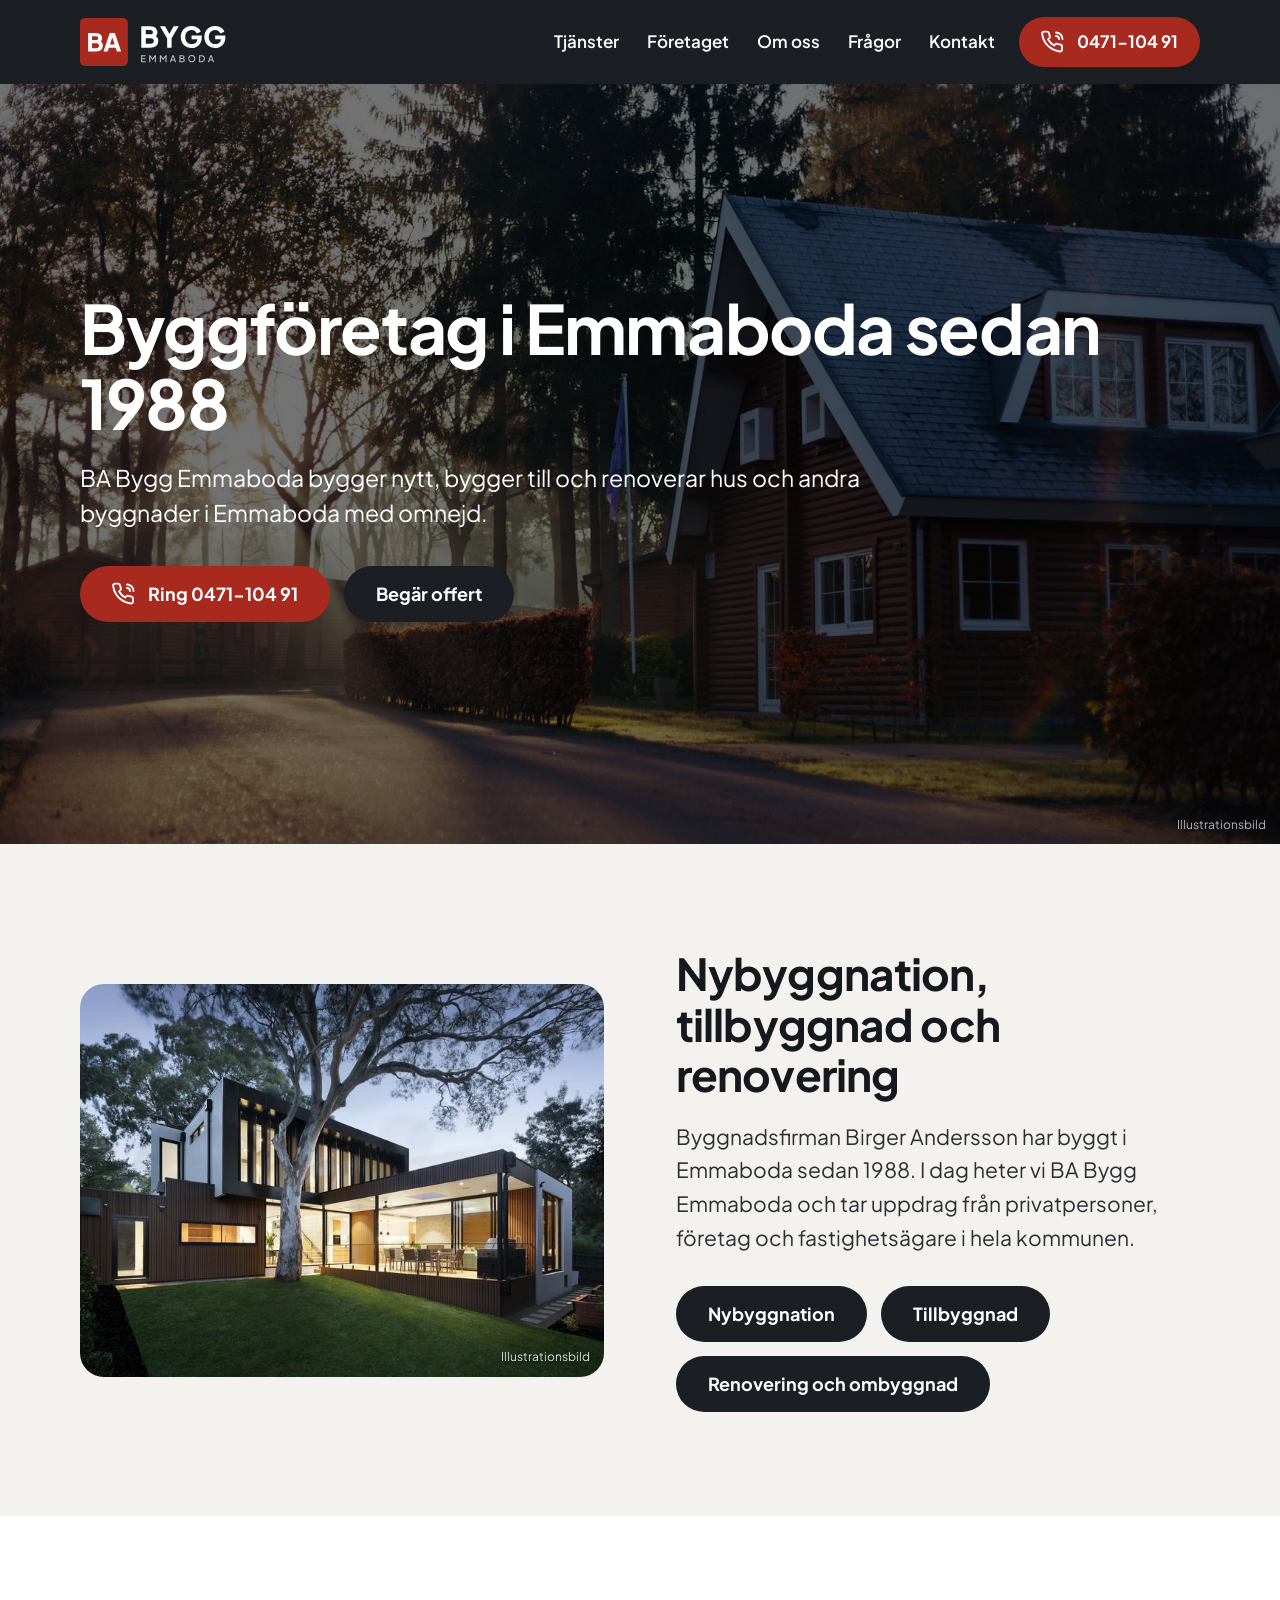
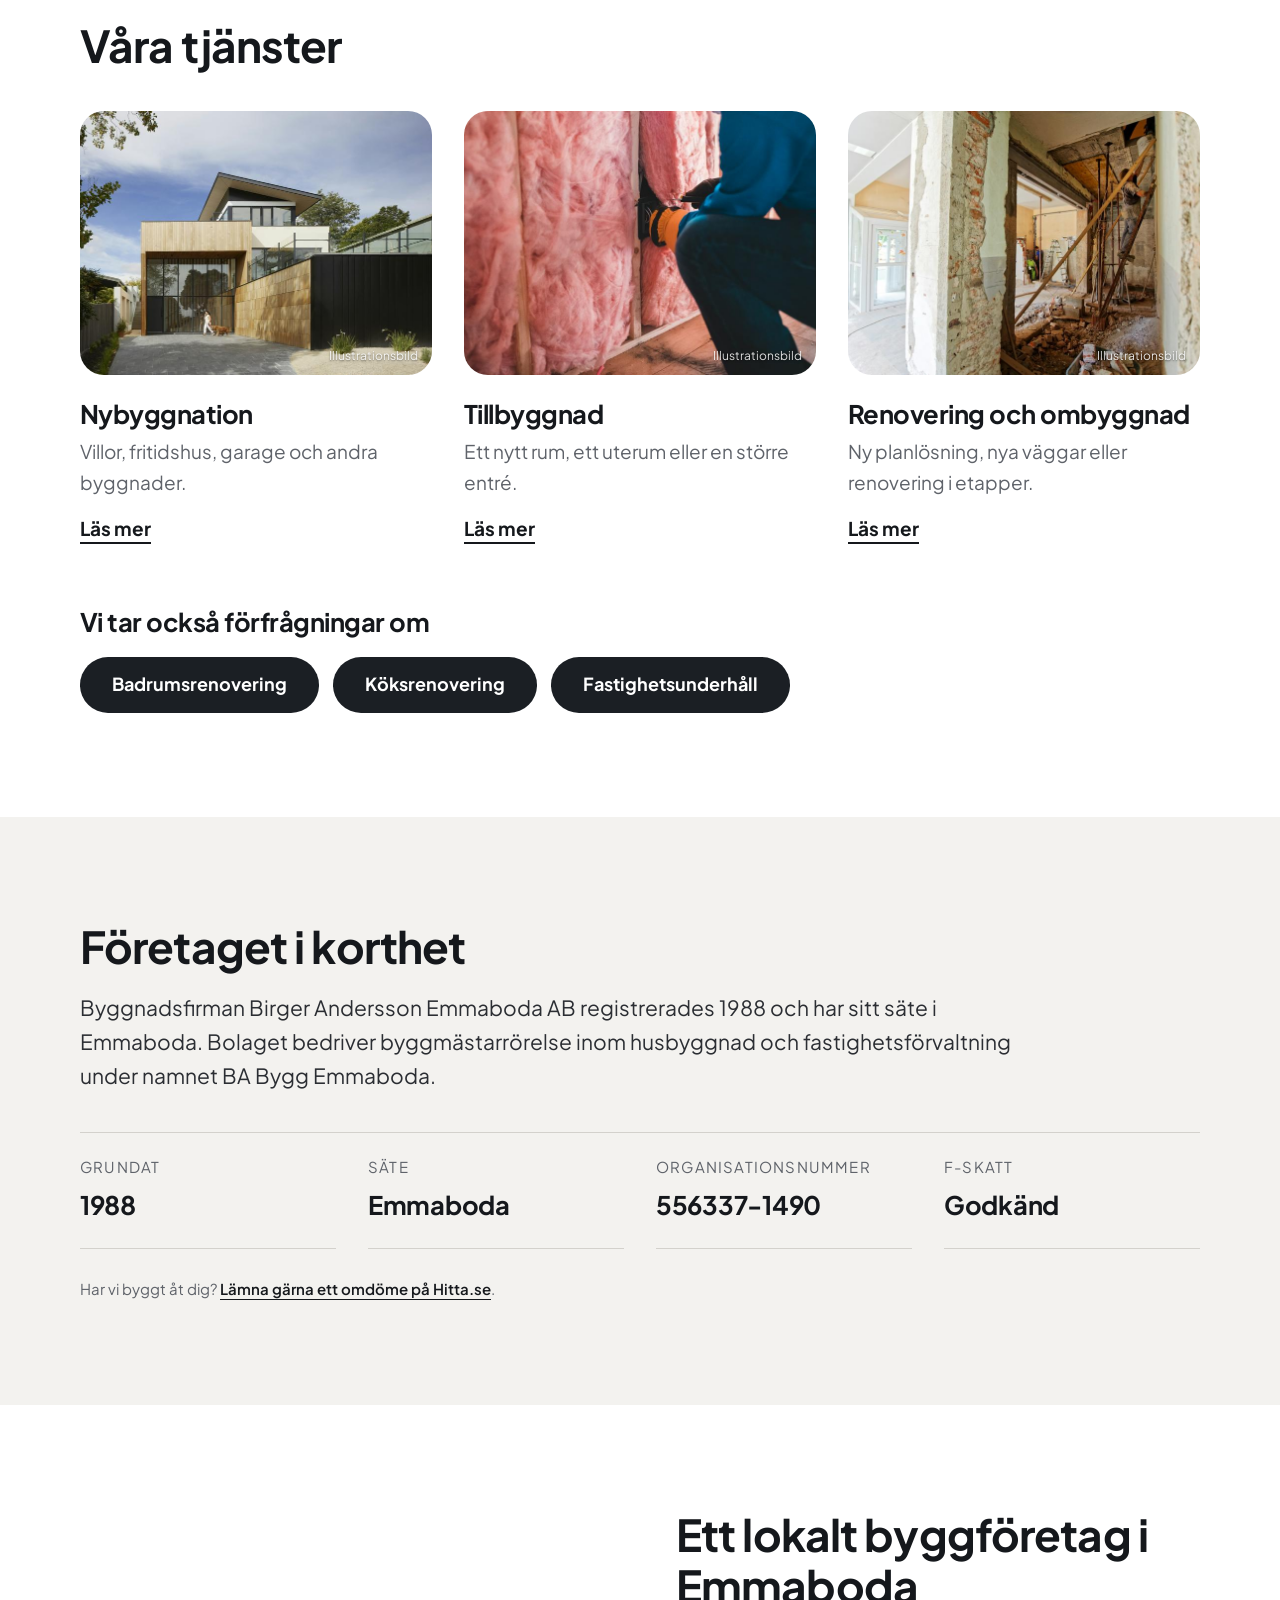
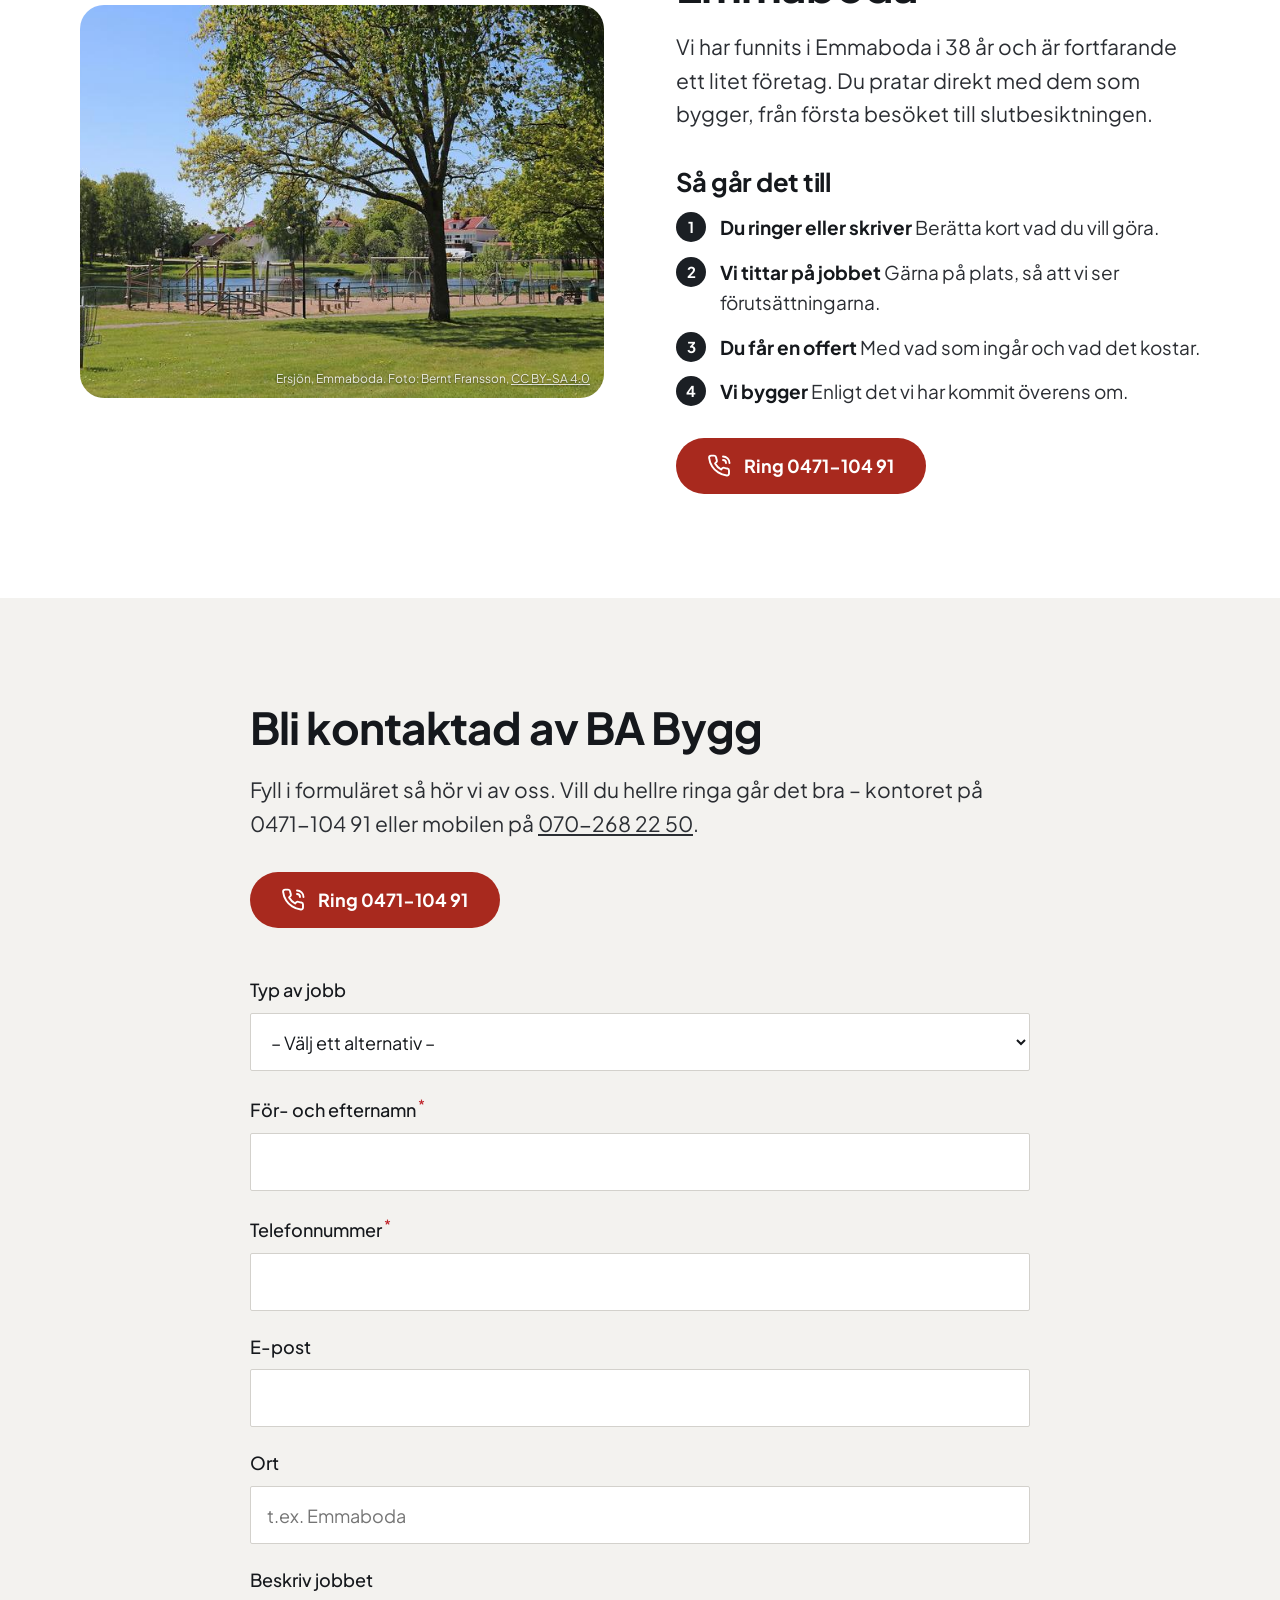
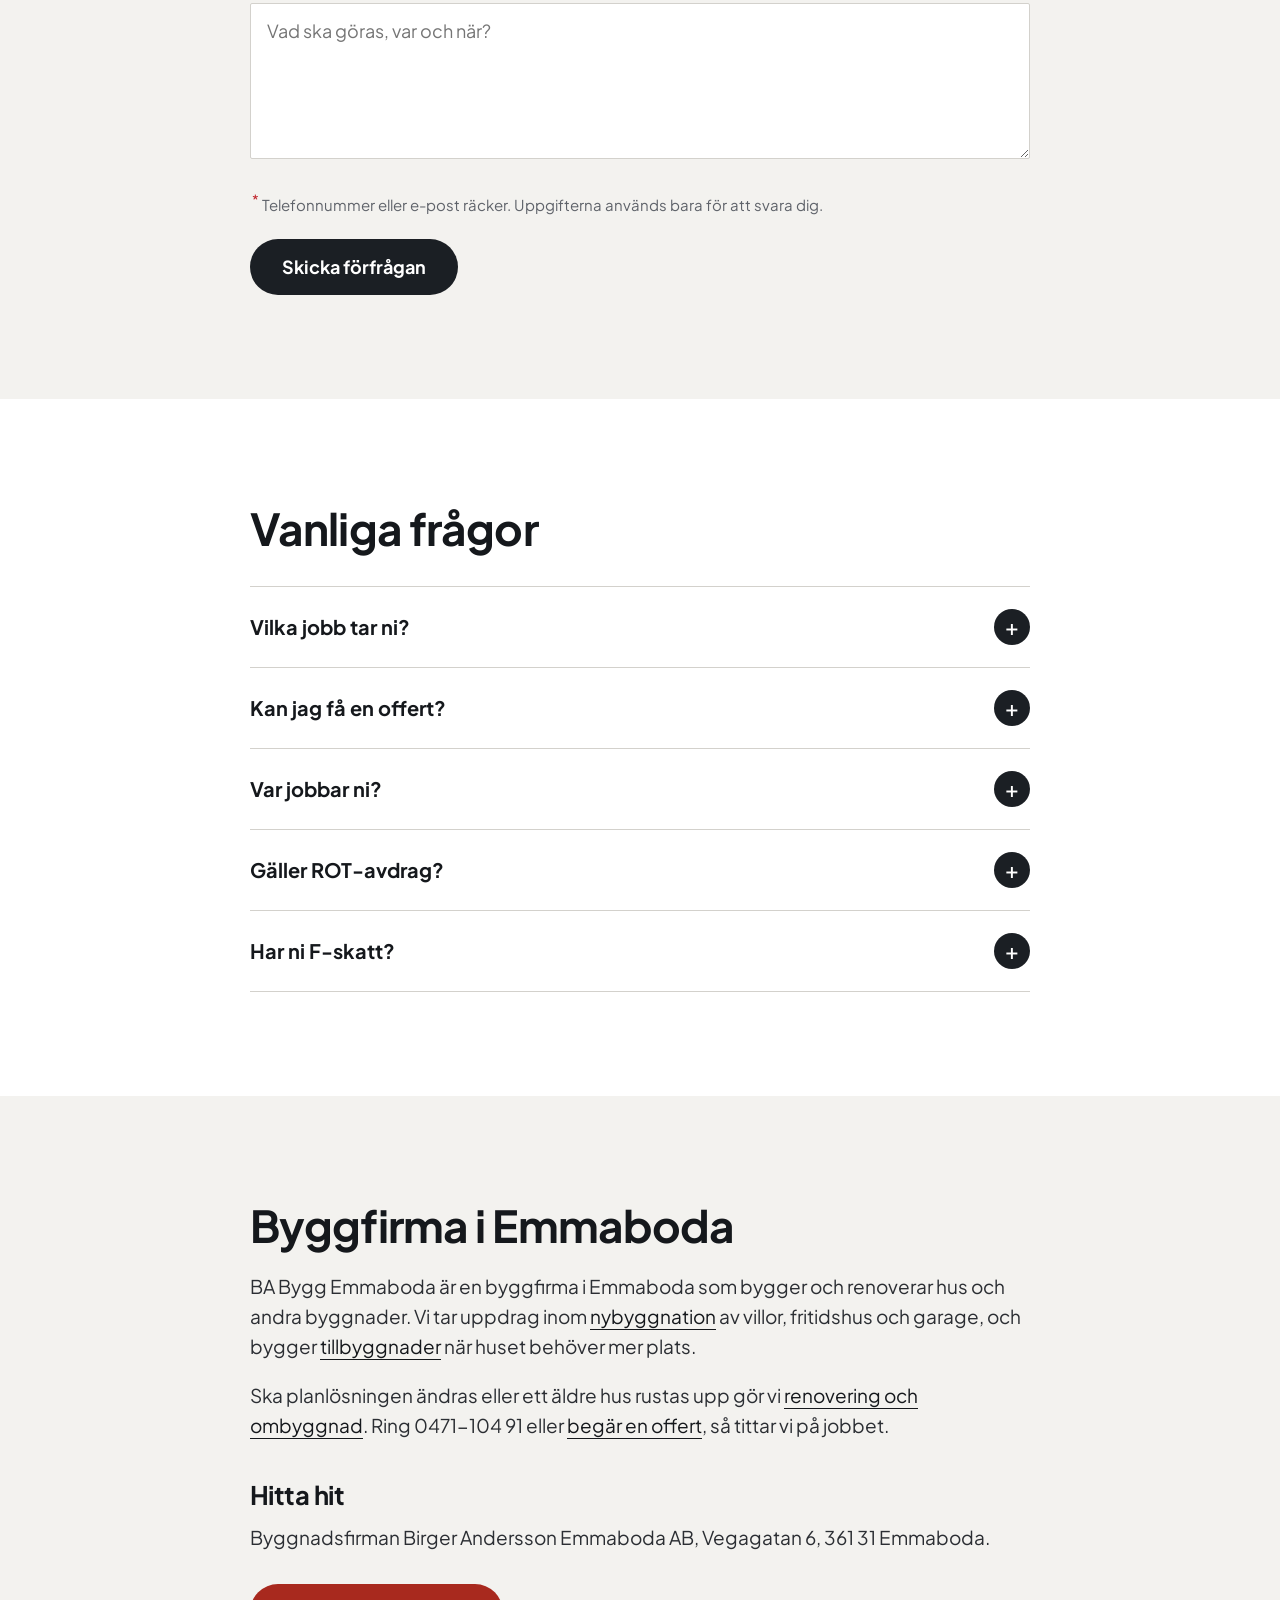
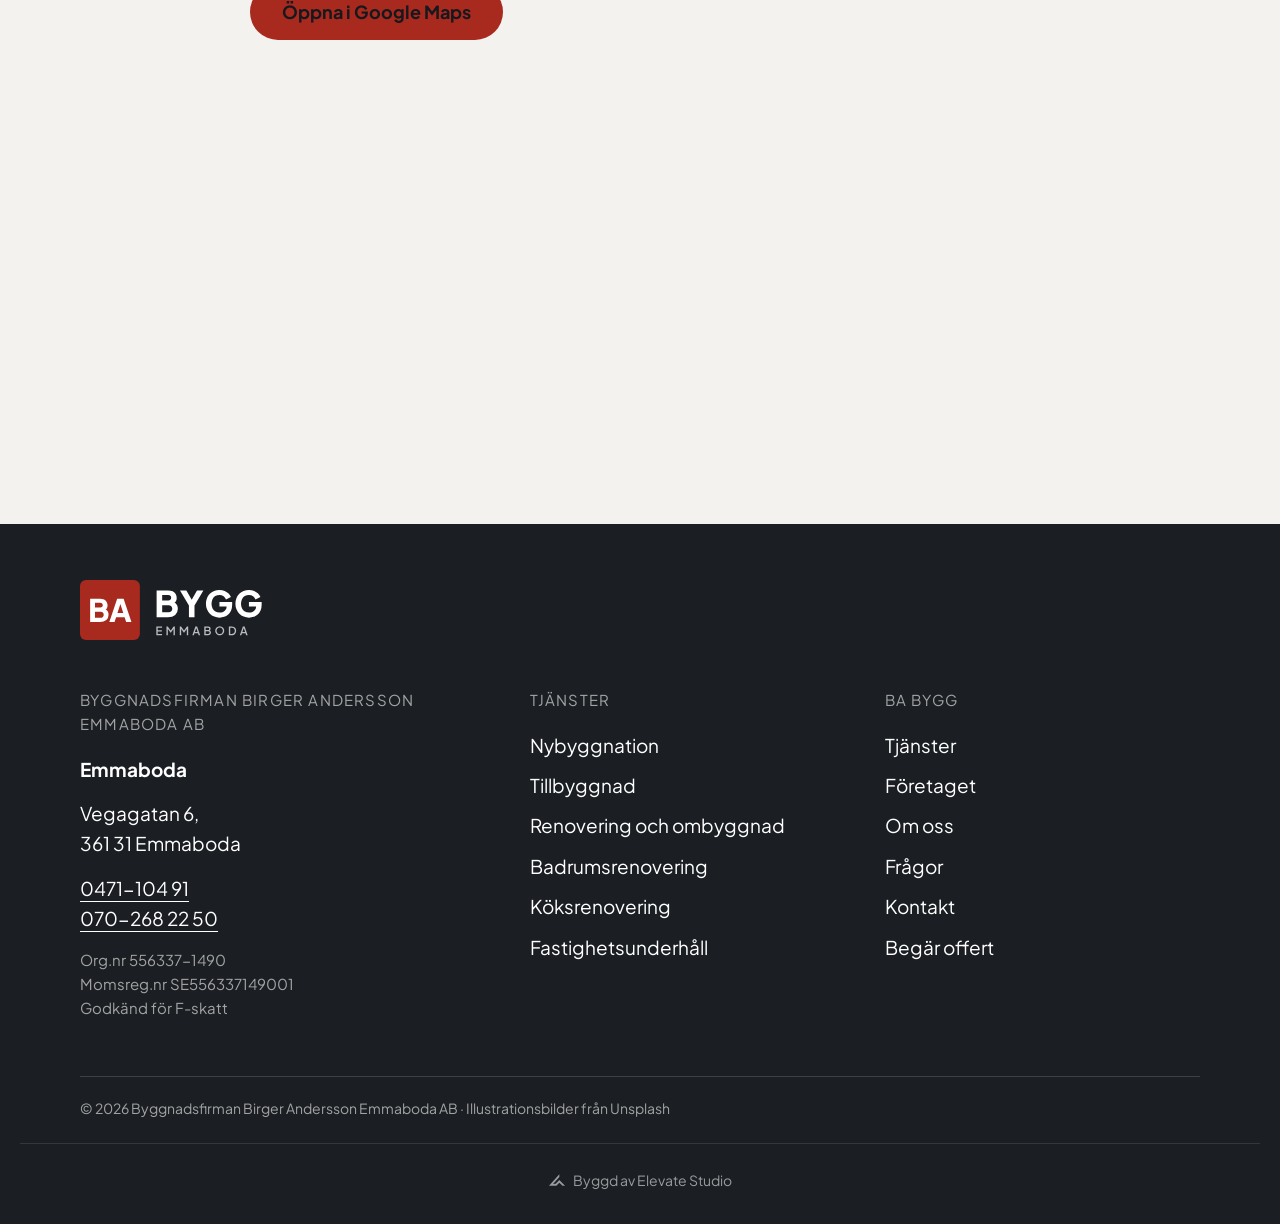
==== commit 664c1338: "Lägg till Elevate Studio-credit med logga under footern Co-Authored-By: Claude Fable 5.1 <noreply@an" ====
--- a/docs/index.html
+++ b/docs/index.html
@@ -153,9 +153,11 @@
     </div>
     <div class="foot-end">
       <span>© <span data-year>2026</span> Byggnadsfirman Birger Andersson Emmaboda AB · Illustrationsbilder från Unsplash</span>
-      <a href="https://elevatestudio.nu" target="_blank" rel="noopener">Byggd av Elevate Studio</a>
     </div>
   </div>
+<!-- elevate-credit -->
+<style>.elevate-credit{max-width:1240px;margin:24px auto 0;padding:20px 16px 0;border-top:1px solid rgba(128,128,128,.25);display:flex;justify-content:center;box-sizing:border-box}.elevate-credit a{display:inline-flex;align-items:center;gap:8px;padding:8px 0;font:inherit;font-size:13px;line-height:1;color:inherit;opacity:.55;text-decoration:none;transition:opacity .2s}.elevate-credit a:hover,.elevate-credit a:focus-visible{opacity:1}.elevate-credit svg{width:16px;height:16px;flex:none;display:block}@media(min-width:1024px){.elevate-credit a{font-size:14px}}</style>
+<div class="elevate-credit"><a href="https://elevatestudio.nu" target="_blank" rel="noopener"><svg viewBox="0 0 1884.3 1353.9" aria-hidden="true"><path d="M0.0 1353.9 L1218.7 0.0 L1218.7 329.1 L479.7 1136.4 L786.7 1132.4 L1215.5 687.4 L1884.3 1349.9 L1590.1 1349.9 L1218.6 994.7 L865.4 1349.9Z" fill="currentColor"/></svg>Byggd av Elevate Studio</a></div>
 </footer>
 <script src="assets/site.js" defer></script>
 </body>
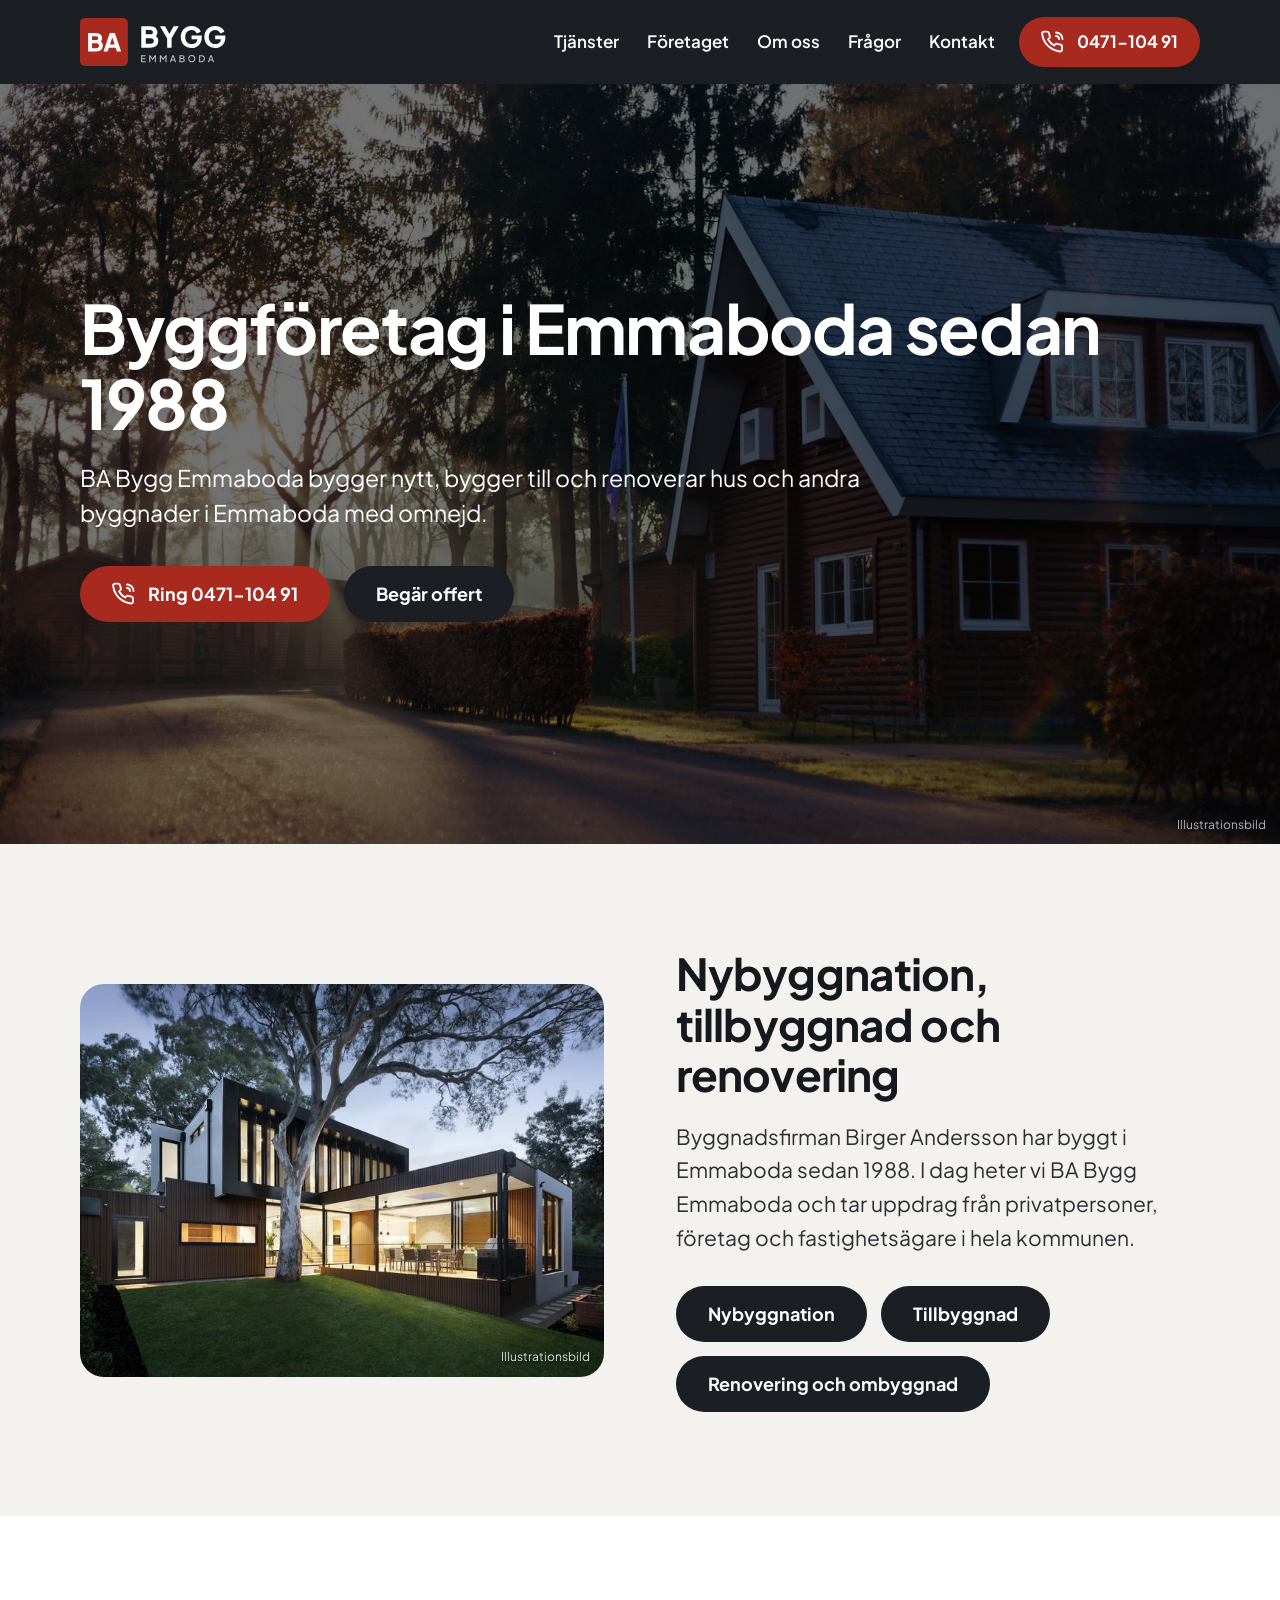
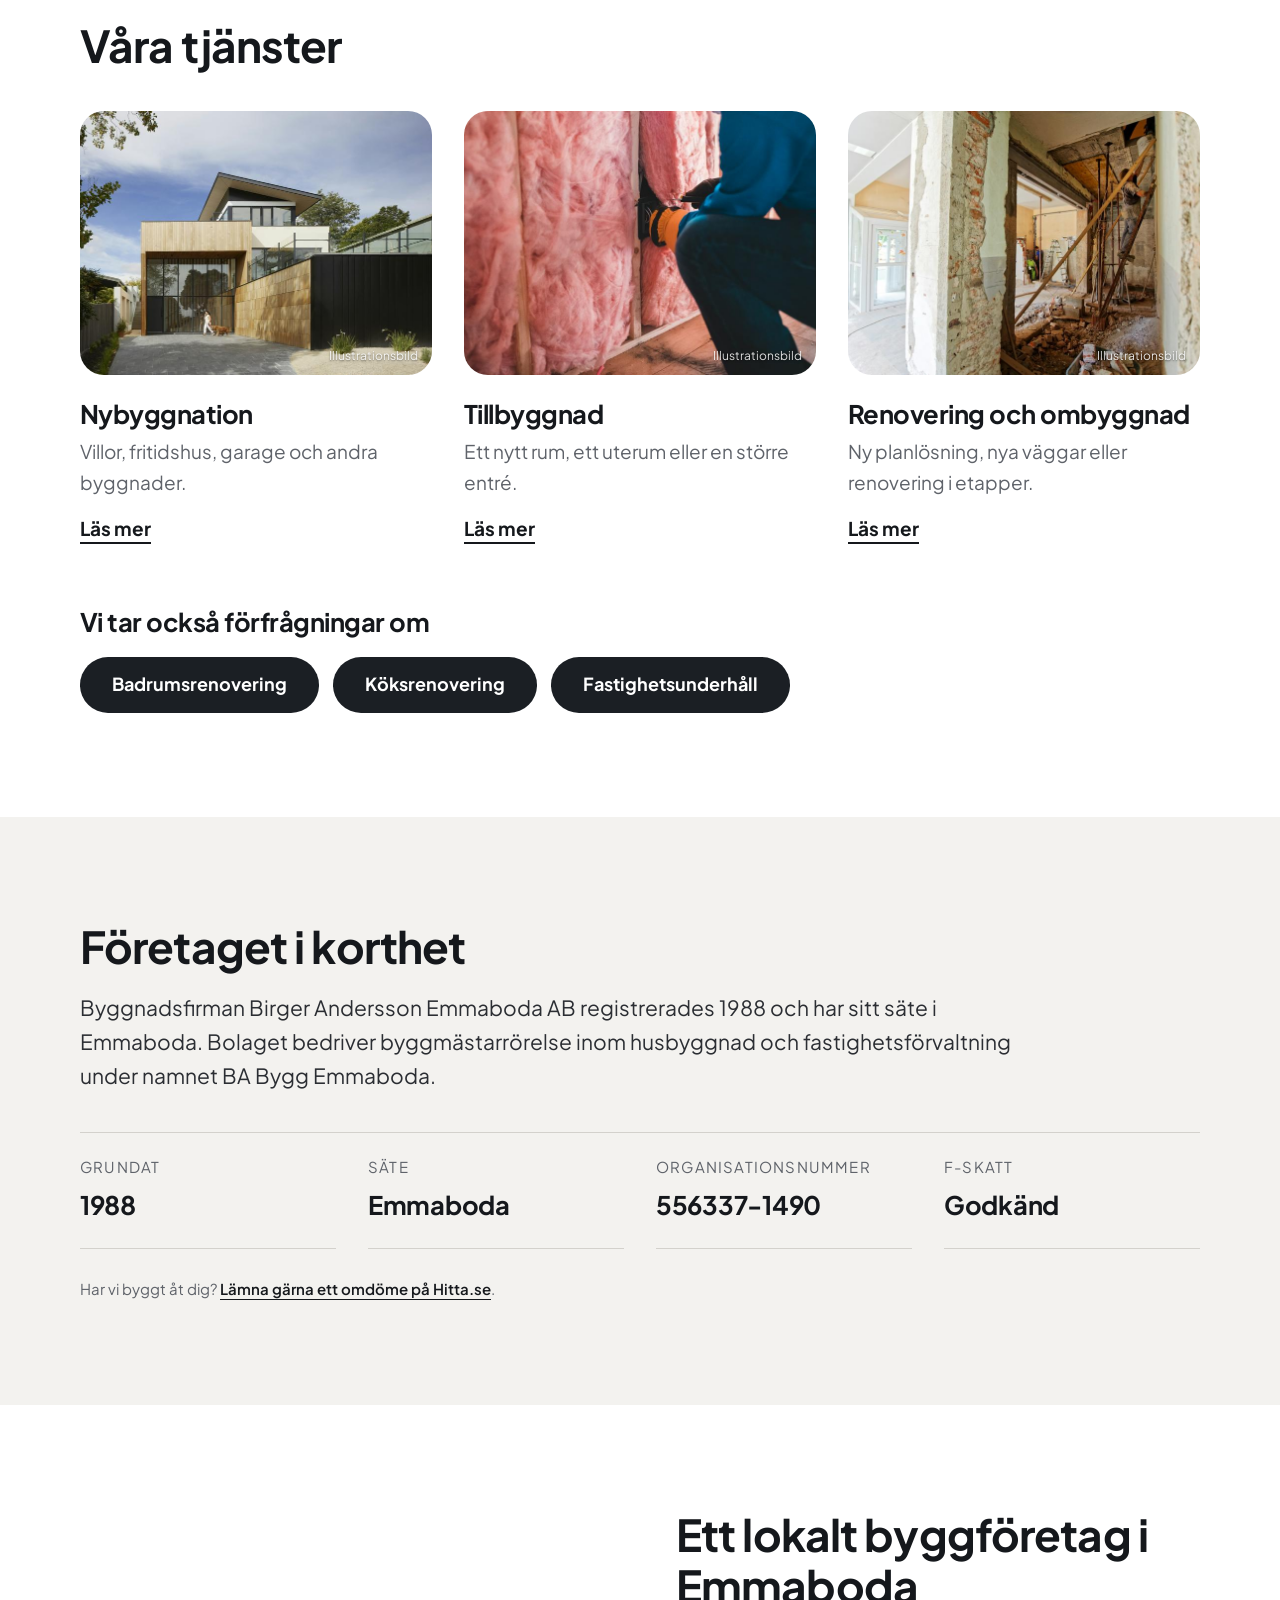
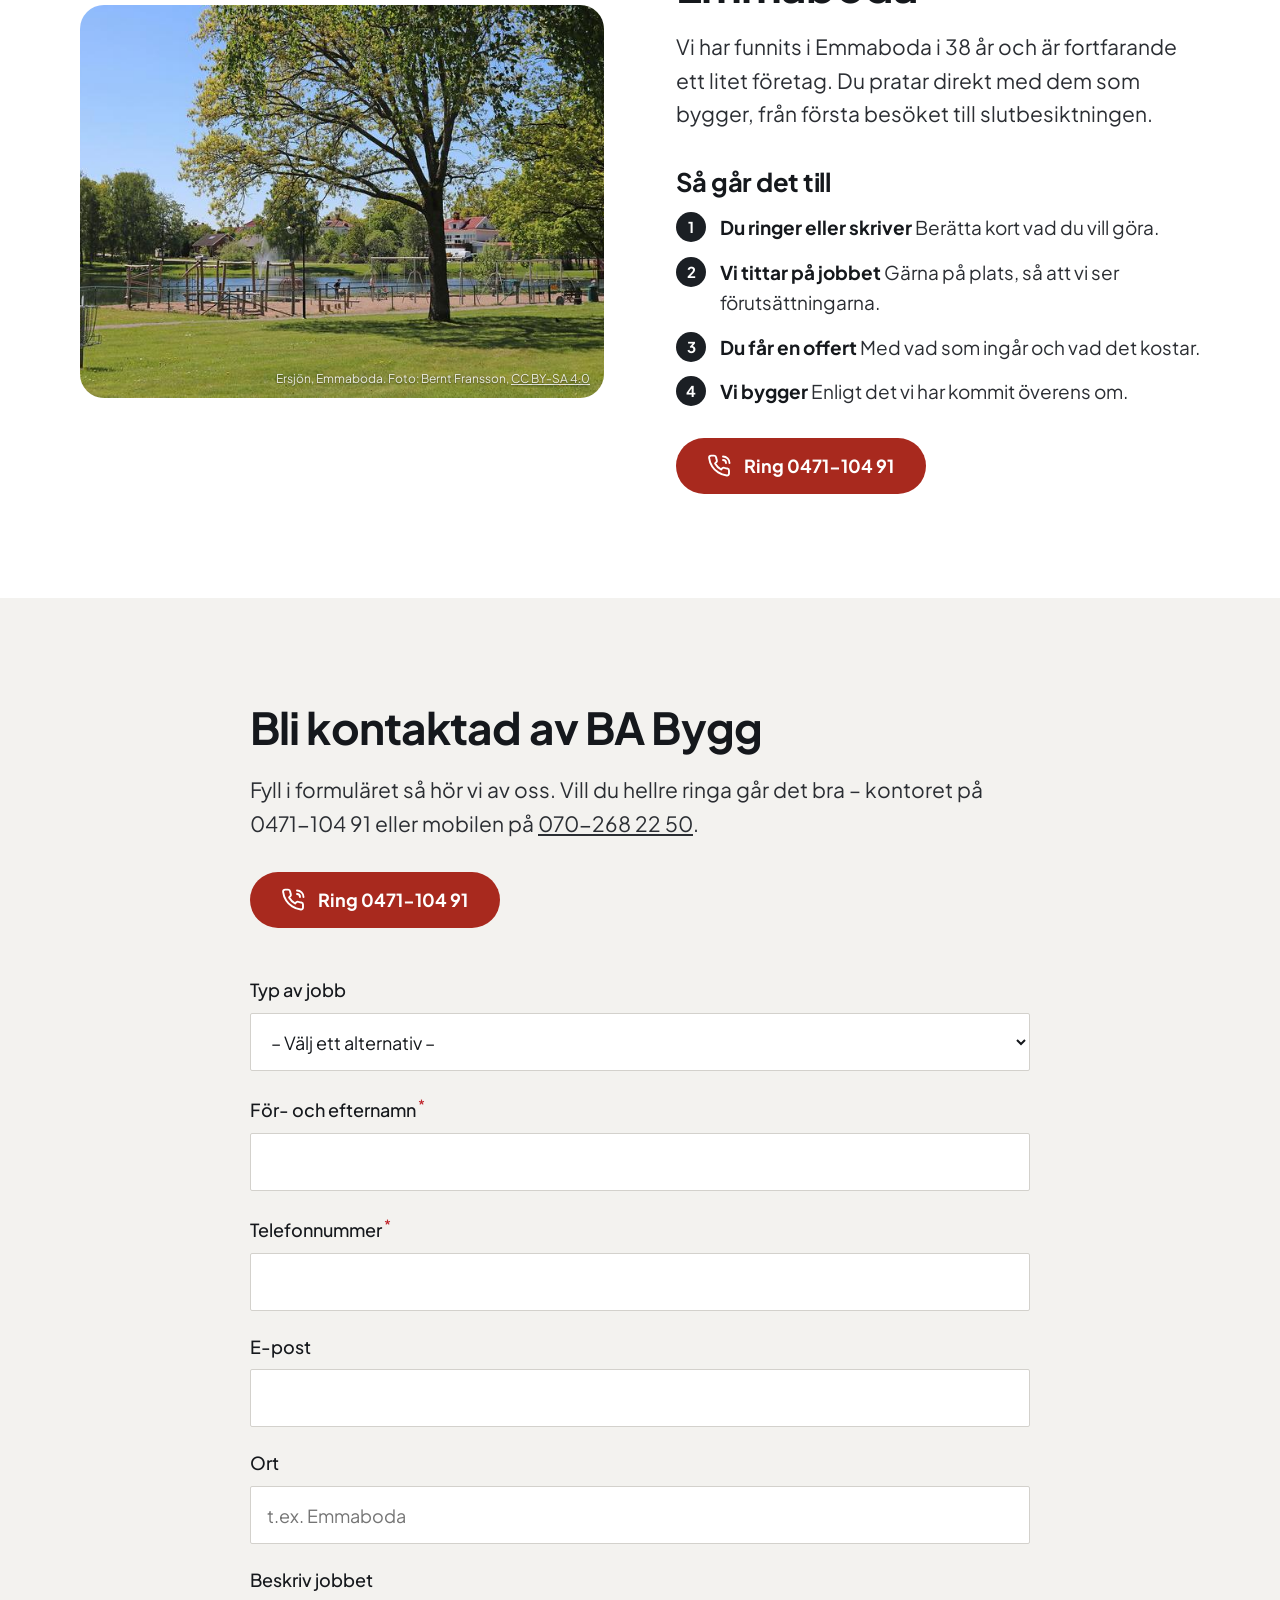
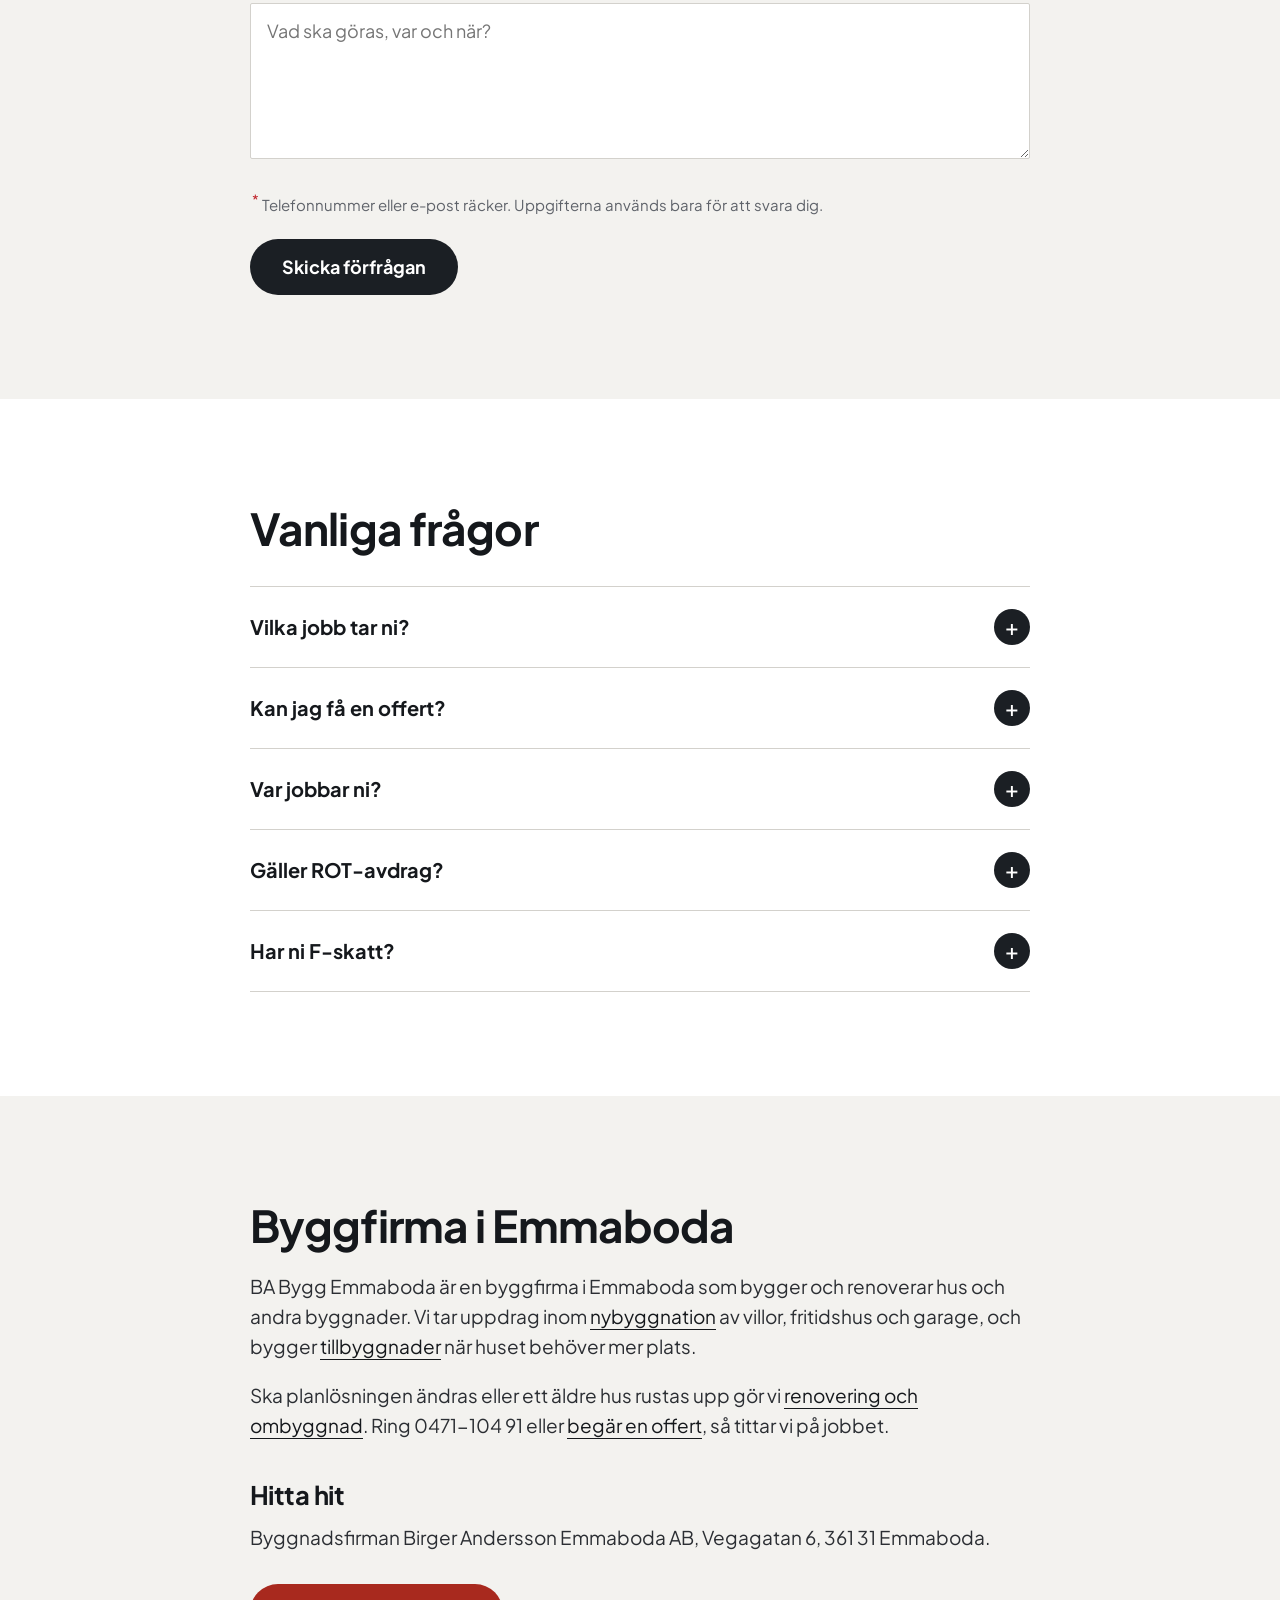
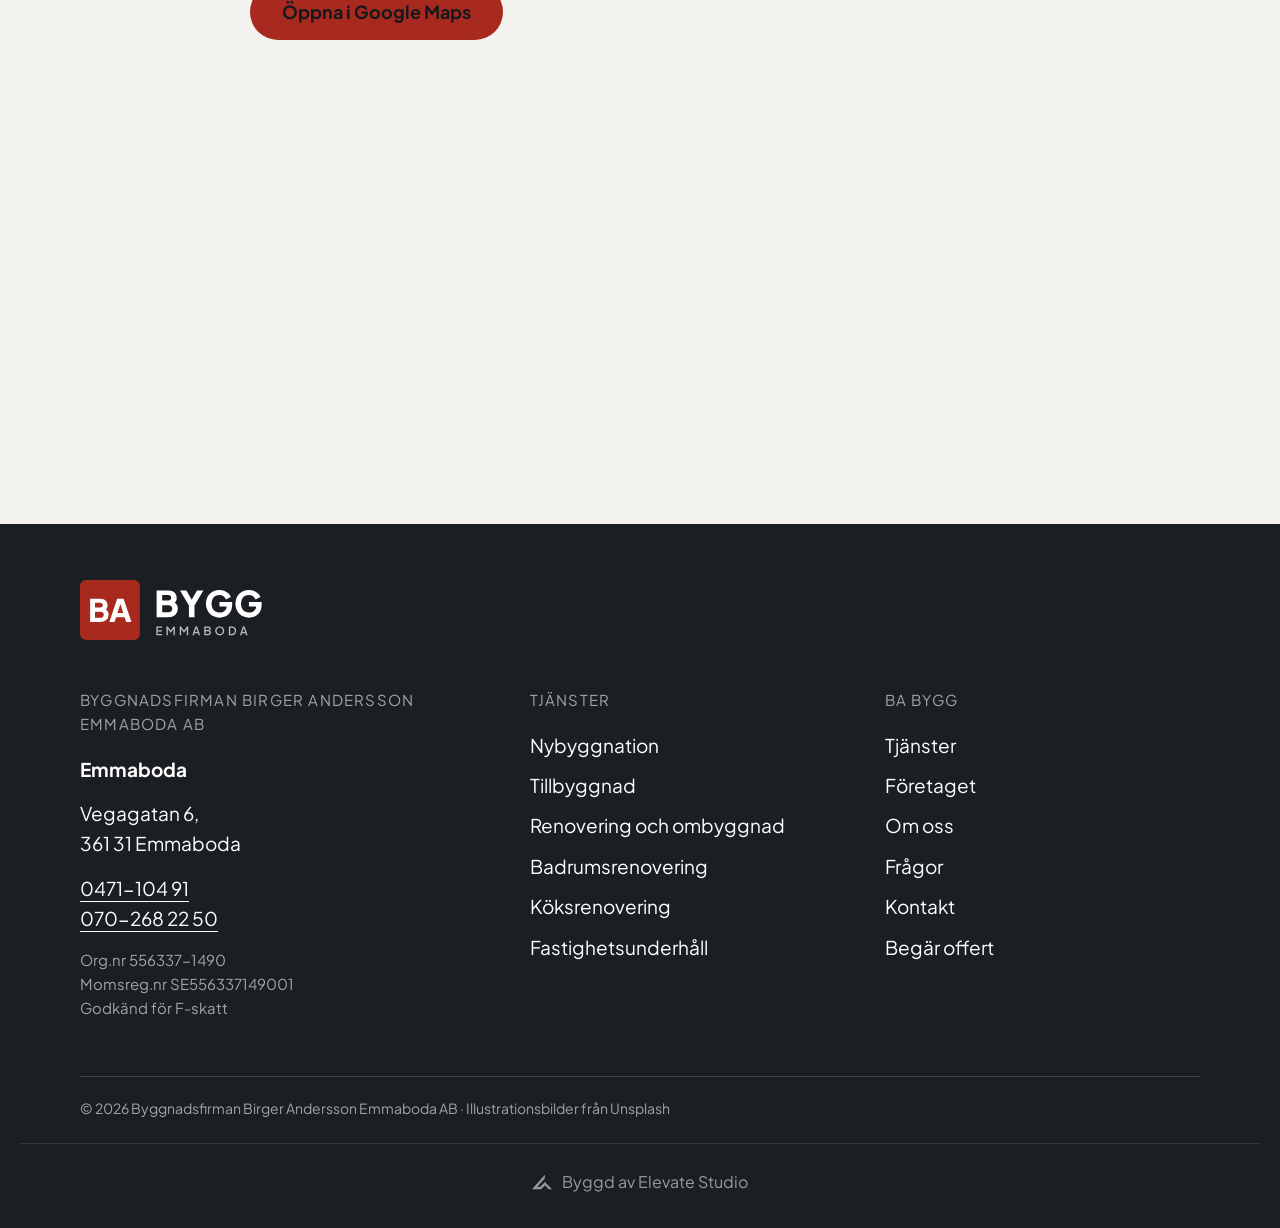
==== commit 419d8eae: "Gör Elevate Studio-crediten något större (20 px märke, 15–16 px text) Co-Authored-By: Claude Fable 5" ====
--- a/docs/index.html
+++ b/docs/index.html
@@ -156,7 +156,7 @@
     </div>
   </div>
 <!-- elevate-credit -->
-<style>.elevate-credit{max-width:1240px;margin:24px auto 0;padding:20px 16px 0;border-top:1px solid rgba(128,128,128,.25);display:flex;justify-content:center;box-sizing:border-box}.elevate-credit a{display:inline-flex;align-items:center;gap:8px;padding:8px 0;font:inherit;font-size:13px;line-height:1;color:inherit;opacity:.55;text-decoration:none;transition:opacity .2s}.elevate-credit a:hover,.elevate-credit a:focus-visible{opacity:1}.elevate-credit svg{width:16px;height:16px;flex:none;display:block}@media(min-width:1024px){.elevate-credit a{font-size:14px}}</style>
+<style>.elevate-credit{max-width:1240px;margin:24px auto 0;padding:20px 16px 0;border-top:1px solid rgba(128,128,128,.25);display:flex;justify-content:center;box-sizing:border-box}.elevate-credit a{display:inline-flex;align-items:center;gap:10px;padding:8px 0;font:inherit;font-size:15px;line-height:1;color:inherit;opacity:.55;text-decoration:none;transition:opacity .2s}.elevate-credit a:hover,.elevate-credit a:focus-visible{opacity:1}.elevate-credit svg{width:20px;height:20px;flex:none;display:block}@media(min-width:1024px){.elevate-credit a{font-size:16px}}</style>
 <div class="elevate-credit"><a href="https://elevatestudio.nu" target="_blank" rel="noopener"><svg viewBox="0 0 1884.3 1353.9" aria-hidden="true"><path d="M0.0 1353.9 L1218.7 0.0 L1218.7 329.1 L479.7 1136.4 L786.7 1132.4 L1215.5 687.4 L1884.3 1349.9 L1590.1 1349.9 L1218.6 994.7 L865.4 1349.9Z" fill="currentColor"/></svg>Byggd av Elevate Studio</a></div>
 </footer>
 <script src="assets/site.js" defer></script>
